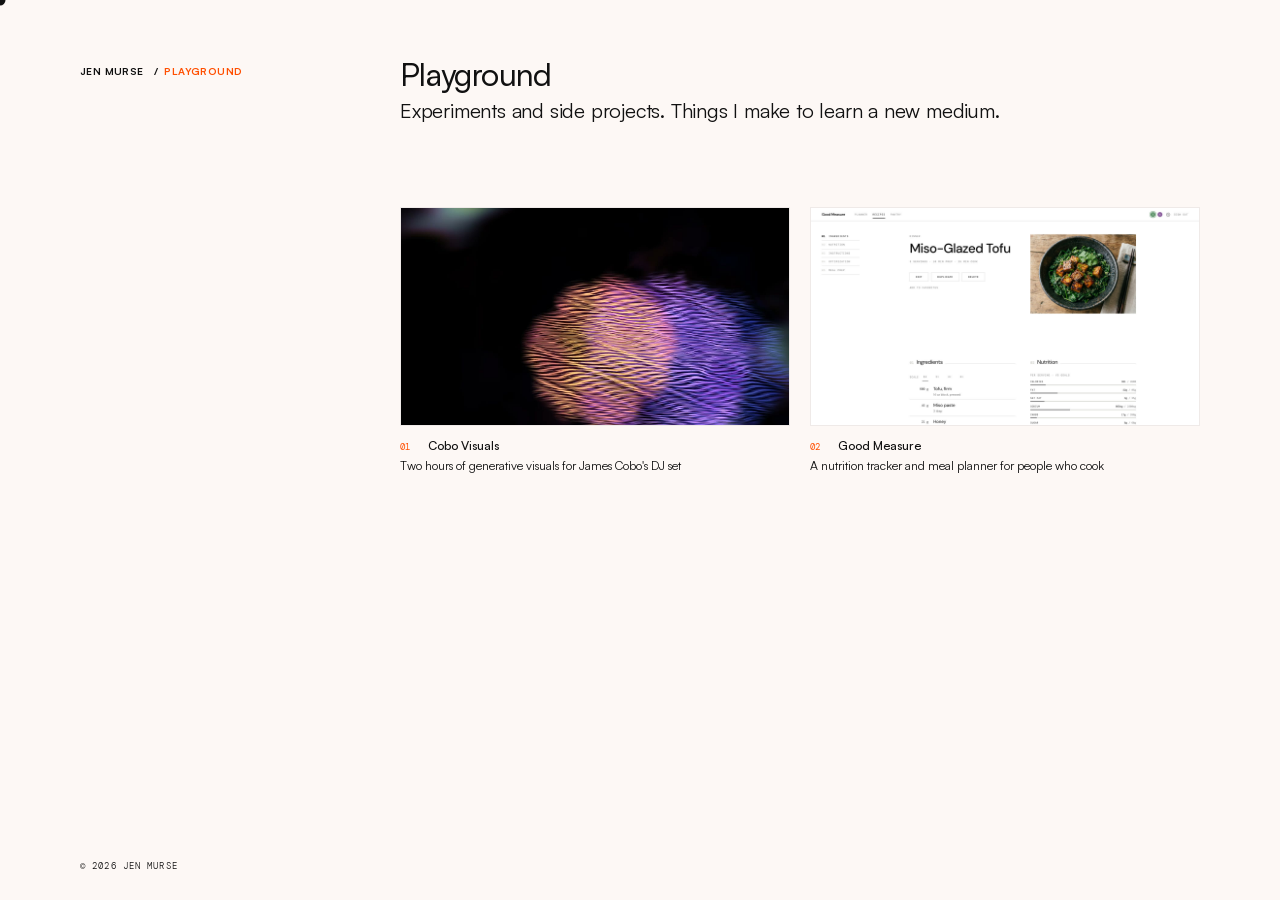
==== playground/index.html @ 16134935 "Playground tiles drop the year Co-Authored-By: Claude Opus 5.5 <noreply@anthropic.com>" ====
<!DOCTYPE html>
<html lang="en">
<head>
  <meta charset="UTF-8">
  <meta name="viewport" content="width=device-width, initial-scale=1.0">
  <title>Playground — Jen Murse</title>
  <meta name="description" content="Experiments and side projects by Jen Murse. Things I make to learn a new medium.">
  <meta property="og:title" content="Playground — Jen Murse">
  <meta property="og:description" content="Experiments and side projects by Jen Murse. Things I make to learn a new medium.">
  <meta property="og:type" content="website">
  <meta property="og:image" content="https://jenmurse.com/playground/cobo-visuals/12.jpg">
  <link rel="icon" type="image/svg+xml" href="/favicon.svg">
  <link rel="preconnect" href="https://fonts.googleapis.com">
  <link rel="preconnect" href="https://fonts.gstatic.com" crossorigin>
  <link href="https://fonts.googleapis.com/css2?family=DM+Sans:opsz,wght@9..40,300;9..40,400;9..40,500;9..40,700&family=DM+Mono:wght@400&display=swap" rel="stylesheet">
  <link href="https://api.fontshare.com/v2/css?f[]=satoshi@300,400,500,700&display=swap" rel="stylesheet">
  <link rel="stylesheet" href="/styles.css">
  <link rel="stylesheet" href="/playground.css">
  <style>
    /* the projects start where the title does: past the label column and its gap */
    .projects { margin: 0 0 0 calc(var(--col-left) + var(--col-gap)); }
    .projects a { display: block; }
    .projects a:hover .t, .projects a:hover .n { opacity: 0.6; }
    @media (max-width: 680px) { .projects { margin-left: 0; } }
  </style>
</head>
<body>

  <div id="cursor" aria-hidden="true"></div>

  <div class="page">

    <header class="hero-grid">
      <div class="hero-left">
        <a href="/" class="wordmark" aria-label="Jen Murse — home">Jen Murse</a>
        <span class="crumb" aria-current="page">Playground</span>
      </div>
      <div class="hero-right">
        <div class="hero-title">
          <h1 class="hero-primary">Playground</h1>
          <p class="hero-secondary">Experiments and side projects. Things I make to learn a new medium.</p>
        </div>
      </div>
    </header>

    <ol class="media-grid projects" aria-label="Projects">
      <li class="project">
        <a href="/playground/cobo-visuals/">
          <div class="frame">
            <video src="/playground/cobo-visuals/12.mp4" poster="/playground/cobo-visuals/12.jpg" muted loop playsinline preload="none" aria-hidden="true"></video>
          </div>
          <div class="caption"><span class="n">01</span><span class="t">Cobo Visuals</span></div>
          <p class="caption-line">Two hours of generative visuals for James Cobo's DJ set</p>
        </a>
      </li>
      <li class="project">
        <a href="/playground/good-measure/">
          <div class="frame">
            <img src="/playground/good-measure/tile.jpg" alt="" loading="lazy">
          </div>
          <div class="caption"><span class="n">02</span><span class="t">Good Measure</span></div>
          <p class="caption-line">A nutrition tracker and meal planner for people who cook</p>
        </a>
      </li>
    </ol>

    <footer>
      <span>© 2026 Jen Murse</span>
    </footer>

  </div>

  <script src="/main.js"></script>
  <script>
    // a project's preview plays while the pointer is over it (never with reduced motion)
    const still = window.matchMedia('(prefers-reduced-motion: reduce)').matches;
    document.querySelectorAll('.projects a').forEach(a => {
      const v = a.querySelector('video');
      if (!v || still) return;
      a.addEventListener('mouseenter', () => v.play().catch(() => {}));
      a.addEventListener('mouseleave', () => v.pause());
      a.addEventListener('focus', () => v.play().catch(() => {}));
      a.addEventListener('blur', () => v.pause());
    });
  </script>
</body>
</html>
---- styles.css ----
/* ── LOCAL FONT FALLBACKS ────────────────────────────── */
@font-face {
  font-family: 'Satoshi';
  src: url('/fonts/Satoshi/WEB/fonts/Satoshi-Variable.woff2') format('woff2'),
       url('/fonts/Satoshi/WEB/fonts/Satoshi-Variable.woff') format('woff');
  font-weight: 300 900;
  font-style: normal;
  font-display: swap;
}

@font-face {
  font-family: 'DM Sans';
  src: url('/fonts/DM_Sans/DMSans-VariableFont_opsz,wght.ttf') format('truetype');
  font-weight: 100 1000;
  font-style: normal;
  font-display: swap;
}

@font-face {
  font-family: 'DM Mono';
  src: url('/fonts/DM_Mono/DMMono-Regular.ttf') format('truetype');
  font-weight: 400;
  font-style: normal;
  font-display: swap;
}

/* ── THEME ───────────────────────────────────────────── */
:root {
  --bg:     #fdf8f5;
  --text:   #111111;
  --accent: #ff4f00;
  --sub:    rgba(17,17,17,0.4);
  --border: rgba(17,17,17,0.12);
  --hairline: rgba(17,17,17,0.06);   /* fainter than --border: the edge around media frames */
  --media-bg: #000;

  /* spacing: one scale for every page, each step about 1.4× the last. Use these, never a loose px value */
  --space-4:   4px;
  --space-8:   8px;
  --space-12:  12px;
  --space-16:  16px;
  --space-20:  20px;
  --space-28:  28px;
  --space-40:  40px;
  --space-56:  56px;
  --space-80:  80px;
  --space-120: 120px;

  /* the two-column grid every page hangs on: a label column, a gap, then the content */
  --col-left: 240px;
  --col-gap:  var(--space-80);
  --measure:  62ch;
}

/* ── RESET ──────────────────────────────────────────── */
*, *::before, *::after { box-sizing: border-box; margin: 0; padding: 0; }

html {
  --font-sans: 'Satoshi', sans-serif;
  --font-mono: 'DM Mono', monospace;
  --w-scale:    0.75;
  --w-tracking: 0.04em;
  --w-weight:   700;
  --w-lh:       1.2;
  --h-scale:    0.95;
  --h-tracking: -0.02em;
  --h-weight:   450;
  --h-lh:       1.15;
  --s-scale:    1.2;
  --s-tracking: -0.01em;
  --s-weight:   400;
  --s-lh:       1.5;
  --list-scale:   0.9;
  --list-weight:  500;
  --label-scale:  1;
  --label-weight: 500;
  --copy-weight:  300;

  /* type sizes: every piece of text uses one of these */
  --fs-label: calc(0.58rem * var(--label-scale));   /* mono labels, numbers, footer */
  --fs-mono:  calc(0.7rem * var(--label-scale));    /* mono controls and arrows */
  --fs-list:  calc(0.85rem * var(--list-scale));    /* list items, captions, small copy */
  --fs-secondary: calc(1.05rem * var(--s-scale));
  --fs-primary:   calc(clamp(1.5rem, 2.6vw, 3rem) * var(--h-scale));
  --mono-tracking: 0.12em;
}

body {
  background: var(--bg);
  color: var(--text);
  font-family: var(--font-sans);
  -webkit-font-smoothing: antialiased;
  cursor: none;
  min-height: 100vh;
  overflow-x: hidden;
}

a { color: inherit; text-decoration: none; }

/* text for screen readers only */
.visually-hidden { position: absolute; width: 1px; height: 1px; overflow: hidden; clip-path: inset(50%); white-space: nowrap; }

/* one focus ring everywhere, shown for the keyboard only */
:focus-visible { outline: 1px solid var(--text); outline-offset: var(--space-4); }

/* ── CURSOR ─────────────────────────────────────────── */
#cursor {
  position: fixed;
  width: 11px; height: 11px;
  border-radius: 50%;
  background: var(--text);
  pointer-events: none;
  z-index: 9999;
  transform: translate(-50%, -50%);
  transition: background 0.18s, width 0.22s, height 0.22s;
}
#cursor.on-link {
  width: 32px; height: 32px;
  background: var(--accent);
  mix-blend-mode: multiply;
}

/* ── PAGE ───────────────────────────────────────────── */
.page {
  max-width: 1200px;
  margin: 0 auto;
  padding: var(--space-56) var(--space-40) var(--space-28);
}

/* ── HERO GRID ──────────────────────────────────────── */
.hero-grid {
  display: grid;
  grid-template-columns: var(--col-left) 1fr;
  gap: 0 var(--col-gap);
  align-items: start;
  margin-bottom: var(--space-80);
}

.hero-left { padding-top: 0.1em; }

.wordmark, .crumb {
  font-size: calc(0.85rem * var(--w-scale));
  font-weight: var(--w-weight);
  letter-spacing: var(--w-tracking);
  line-height: var(--w-lh);
  text-transform: uppercase;
}

.hero-right {
  display: flex;
  flex-direction: column;
  gap: var(--space-28);
}

/* a title with its one-line subtitle, held closer together than the paragraphs around them */
.hero-title { display: flex; flex-direction: column; gap: var(--space-4); }

.hero-primary {
  font-size: var(--fs-primary);
  font-weight: var(--h-weight);
  line-height: var(--h-lh);
  letter-spacing: var(--h-tracking);
}

/* no one-word last lines in headings and prose (text-wrap: Chrome 117+, Safari 26+; elsewhere it just wraps) */
.hero-primary, .hero-secondary, .prose p { text-wrap: pretty; }

.hero-secondary, .prose p {
  font-size: var(--fs-secondary);
  font-weight: var(--s-weight);
  line-height: var(--s-lh);
  letter-spacing: var(--s-tracking);
}

/* ── VIDEO (full-bleed) ─────────────────────────────── */
.vid-block { margin-top: var(--space-56); }

.vid-wrap {
  position: relative;
  cursor: pointer;
  width: 100vw;
  left: 50%;
  transform: translateX(-50%);
}

.vid-wrap video {
  width: 100%;
  aspect-ratio: 16 / 9;
  display: block;
  object-fit: cover;
}

.vid-icon {
  position: absolute;
  top: 50%; left: 50%;
  transform: translate(-50%, -50%);
  font-family: var(--font-mono);
  font-size: var(--fs-mono);
  letter-spacing: var(--mono-tracking);
  text-transform: uppercase;
  color: #fff;
  background: rgba(0,0,0,0.35);
  padding: var(--space-8) var(--space-12);
  pointer-events: none;
  opacity: 0;
  transition: opacity 0.25s;
  z-index: 2;
}
.vid-icon.flash { opacity: 1; }

.vid-controls {
  position: absolute;
  bottom: var(--space-20);
  right: var(--space-20);
  display: flex;
  align-items: center;
  gap: var(--space-8);
  opacity: 0;
  transition: opacity 0.25s;
  z-index: 3;
}
.vid-wrap:hover .vid-controls { opacity: 1; }

.vid-btn {
  font-family: var(--font-mono);
  font-size: var(--fs-mono);
  letter-spacing: var(--mono-tracking);
  text-transform: uppercase;
  color: #fff;
  background: rgba(0,0,0,0.4);
  border: none;
  padding: var(--space-4) var(--space-8);
  cursor: pointer;
  transition: background 0.15s;
  line-height: 1;
}
.vid-btn:hover { background: rgba(0,0,0,0.65); }

/* ── LISTS ──────────────────────────────────────────── */
.list-grid {
  display: grid;
  grid-template-columns: 1fr 1fr;
  gap: 0 var(--space-120);
  align-items: start;
}

.list-label {
  font-family: var(--font-mono);
  font-size: var(--fs-label);
  font-weight: var(--label-weight);
  letter-spacing: var(--mono-tracking);
  text-transform: uppercase;
  color: var(--accent);
  margin-bottom: var(--space-8);
}

hr.div {
  border: none;
  border-top: 1px solid var(--border);
  margin-bottom: 1px;
}

.li {
  display: flex;
  align-items: baseline;
  gap: var(--space-12);
  padding: var(--space-8) 0;
  border-bottom: 1px solid var(--border);
}

.n {
  font-family: var(--font-mono);
  font-size: var(--fs-label);
  color: var(--accent);
  min-width: var(--space-16);
  flex-shrink: 0;
  transition: opacity 0.12s;
}

.t {
  font-size: var(--fs-list);
  font-weight: var(--list-weight);
  flex: 1;
  transition: opacity 0.12s;
}

.s {
  font-family: var(--font-mono);
  font-size: var(--fs-mono);
  color: var(--accent);
  flex-shrink: 0;
}

a.li:hover .t,
a.li:hover .n,
a.li:hover .s { opacity: 0.6; }

/* ── FOOTER ─────────────────────────────────────────── */
footer {
  margin-top: var(--space-28);
  display: flex;
}

footer span {
  font-family: var(--font-mono);
  font-size: var(--fs-label);
  font-weight: var(--copy-weight);
  letter-spacing: var(--mono-tracking);
  text-transform: uppercase;
  color: var(--text);
}

/* ── MOBILE ─────────────────────────────────────────── */
@media (pointer: coarse) {
  #cursor { display: none; }
  body { cursor: auto; }
}

@media (max-width: 680px) {
  html { --fs-secondary: calc(1.05rem * var(--s-scale) * 0.77); }
  .page { padding: var(--space-28) var(--space-28) var(--space-40); }
  .hero-grid {
    grid-template-columns: 1fr;
    gap: var(--space-40) 0;
    margin-bottom: var(--space-40);
  }
  .hero-secondary, .prose p { line-height: 1.35; }
  .list-grid { grid-template-columns: 1fr; gap: var(--space-40) 0; }
  .below-hero { display: flex; flex-direction: column; }
  .vid-block { order: -1; margin-top: 0; }
  .list-grid { margin-top: var(--space-40); }
  footer { margin-top: var(--space-40); }
}
---- playground.css ----
/* ── PLAYGROUND ────────────────────────────────────────
   Playground pages load this after styles.css. Every size and space here comes from the tokens in styles.css,
   so these pages and the homepage share one system; nothing is set by hand. */

/* no grey text in the Playground: secondary text runs in the main text colour */
:root { --sub: var(--text); }

/* the shape of every frame; a page whose media is shot at another ratio sets it once (16 / 10 for app screens) */
:root { --frame-ratio: 16 / 9; }

/* where you are: JEN MURSE / PLAYGROUND on one line, set in the wordmark's type (styles.css).
   The left column stays a plain block like the homepage's, so the wordmark sits on exactly the same line */
.crumb { margin-left: 0.6em; color: var(--accent); }
.crumb::before { content: "/"; color: var(--sub); margin-right: 0.6em; }
a.crumb:hover { opacity: 0.7; }

/* the footer sits at the foot of the window on a short page, and after the content on a long one */
.page { min-height: 100vh; min-height: 100svh; display: flex; flex-direction: column; }
footer { margin-top: auto; padding-top: var(--space-80); }

/* ── SECTIONS ── a label in the left column, prose on the right: the hero's grid, repeated down the page.
   Labels line up with the top of the text beside them: each first line is trimmed to its capital height
   (text-box: Safari 18.2+, Chrome 133+; elsewhere the old line-box alignment, a few pixels apart) */
.section {
  display: grid;
  grid-template-columns: var(--col-left) 1fr;
  gap: 0 var(--col-gap);
  align-items: start;
  margin-top: var(--space-80);
}
.section > :first-child, .section .prose > :first-child { text-box: trim-start cap alphabetic; }
.prose { display: flex; flex-direction: column; gap: var(--space-28); }
.prose p { max-width: var(--measure); }

/* ── FACTS ── For / Role / Length / Medium: the homepage's list label, rule, and list type */
.meta {
  display: grid;
  grid-template-columns: repeat(4, 1fr);
  gap: 0 var(--space-40);
  margin-top: var(--space-56);
}
.meta div { border-top: 1px solid var(--border); padding-top: var(--space-8); }
.meta dd { font-size: var(--fs-list); font-weight: var(--list-weight); }
.meta a:hover { opacity: 0.6; }

/* ── MEDIA GRID ── project tiles and the sequence share one grid, one frame, one caption */
.media-grid {
  list-style: none;
  display: grid;
  grid-template-columns: 1fr 1fr;
  gap: var(--space-40) var(--space-20);
  margin-top: var(--space-28);
}
.media-grid figure { margin: 0; }
.frame, .media-grid video, .media-grid img, .media-wide canvas {
  width: 100%;
  aspect-ratio: var(--frame-ratio);
  display: block;
  object-fit: cover;
  background: var(--media-bg);
  border: 1px solid var(--hairline);   /* so light screens keep their edge on the page */
  background-clip: padding-box;        /* keep the black backing out from under the see-through hairline */
  overflow: hidden;
}
.frame img, .frame video { width: 100%; height: 100%; object-fit: cover; object-position: top; display: block; border: 0; }
.caption { display: flex; align-items: baseline; gap: var(--space-12); margin-top: var(--space-12); }
.caption-line { margin-top: var(--space-4); font-size: var(--fs-list); color: var(--sub); }

/* the same grid, one piece per row at the full width of the page */
.media-grid.stacked { grid-template-columns: 1fr; }

/* a single wide piece after a section: same frame, same gap above it */
.media-wide { margin: var(--space-28) 0 0; }

/* ── LIGHTBOX ── a piece grows out of its place on the page to fill the window, with its caption beneath it;
   Escape, the × or a click outside sends it back */
.zoomable { cursor: zoom-in; }
.lightbox {
  --lb-reserve: calc(var(--space-80) + var(--space-56));   /* room above and below the piece for the × and caption */
  position: fixed; inset: 0; width: 100vw; height: 100vh; max-width: none; max-height: none;
  margin: 0; padding: 0; border: 0; background: transparent; color: var(--text); overflow: hidden;
}
.lightbox::backdrop { background: transparent; }
.lightbox .veil { position: absolute; inset: 0; background: var(--bg); cursor: zoom-out; }
.lightbox .piece {
  position: absolute; inset: 0; margin: auto; height: fit-content;
  width: min(100vw - 2 * var(--space-40), (100vh - var(--lb-reserve)) * var(--frame-ratio));
}
.lightbox .stage > * {
  display: block; width: 100%; aspect-ratio: var(--frame-ratio); object-fit: cover;
  border: 1px solid var(--hairline); background: var(--media-bg); background-clip: padding-box;
  transform-origin: top left; will-change: transform;
}
.lightbox .caption { margin-top: var(--space-12); }
.lightbox .close {
  position: absolute; top: var(--space-20); right: var(--space-20);
  width: var(--space-28); height: var(--space-28); padding: 0; border: 1px solid var(--border); background: transparent; color: var(--text); cursor: pointer;
}
.lightbox .close::before, .lightbox .close::after {
  content: ""; position: absolute; left: var(--space-8); right: var(--space-8); top: calc(50% - 0.5px); border-top: 1px solid currentColor;
}
.lightbox .close::before { transform: rotate(45deg); }
.lightbox .close::after { transform: rotate(-45deg); }
.lightbox .close:hover { border-color: var(--text); }

@media (max-width: 680px) {
  .section { grid-template-columns: 1fr; gap: var(--space-20) 0; margin-top: var(--space-56); }
  .meta { grid-template-columns: 1fr 1fr; gap: var(--space-20); margin-top: var(--space-40); }
  .media-grid { grid-template-columns: 1fr; gap: var(--space-40) 0; }
}
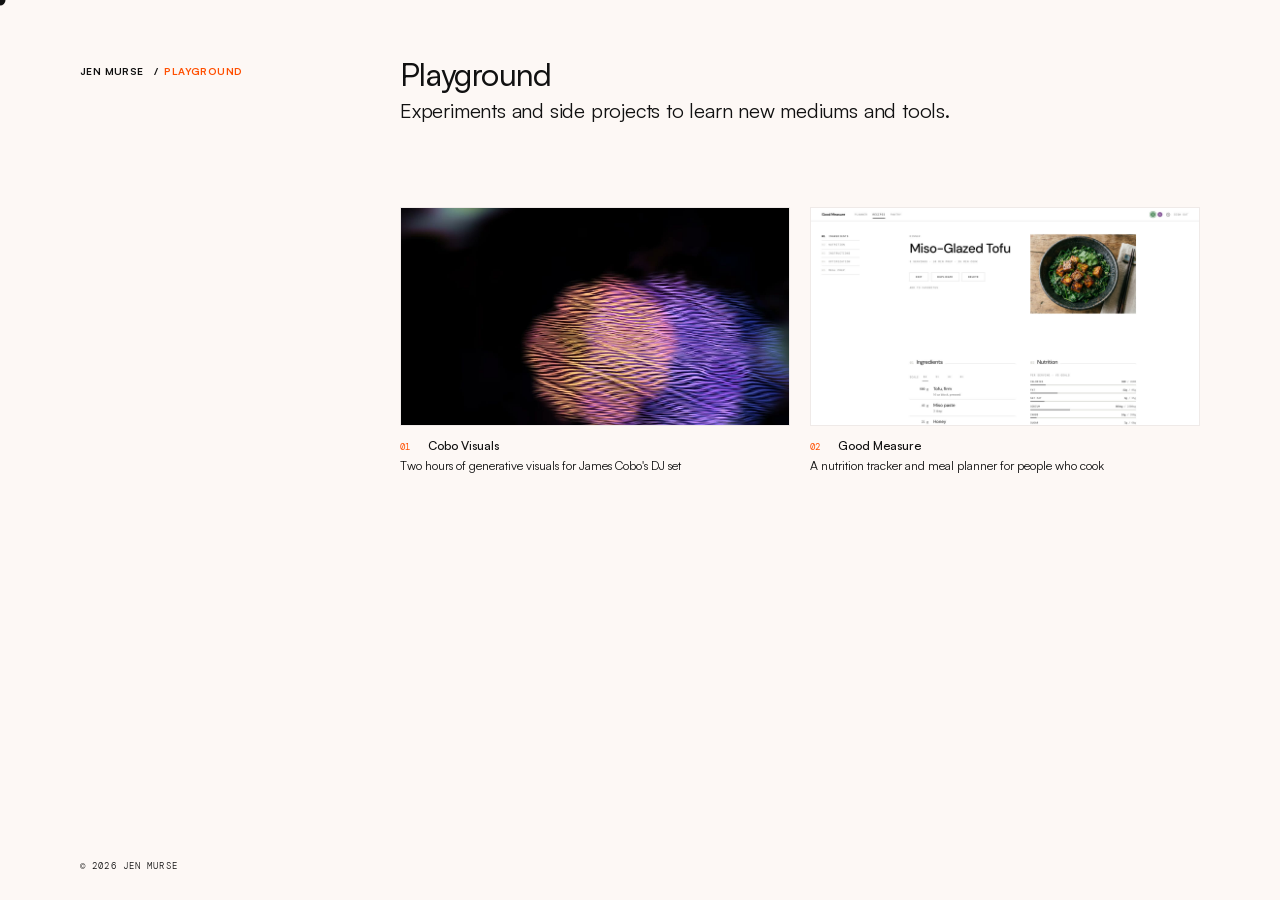
==== commit e8d5f184: "Good Measure's page uses the October captures, and the Playground subtitle names mediums and tools T" ====
--- a/playground/index.html
+++ b/playground/index.html
@@ -4,9 +4,9 @@
   <meta charset="UTF-8">
   <meta name="viewport" content="width=device-width, initial-scale=1.0">
   <title>Playground — Jen Murse</title>
-  <meta name="description" content="Experiments and side projects by Jen Murse. Things I make to learn a new medium.">
+  <meta name="description" content="Experiments and side projects by Jen Murse, to learn new mediums and tools.">
   <meta property="og:title" content="Playground — Jen Murse">
-  <meta property="og:description" content="Experiments and side projects by Jen Murse. Things I make to learn a new medium.">
+  <meta property="og:description" content="Experiments and side projects by Jen Murse, to learn new mediums and tools.">
   <meta property="og:type" content="website">
   <meta property="og:image" content="https://jenmurse.com/playground/cobo-visuals/12.jpg">
   <link rel="icon" type="image/svg+xml" href="/favicon.svg">
@@ -38,7 +38,7 @@
       <div class="hero-right">
         <div class="hero-title">
           <h1 class="hero-primary">Playground</h1>
-          <p class="hero-secondary">Experiments and side projects. Things I make to learn a new medium.</p>
+          <p class="hero-secondary">Experiments and side projects to learn new mediums and tools.</p>
         </div>
       </div>
     </header>
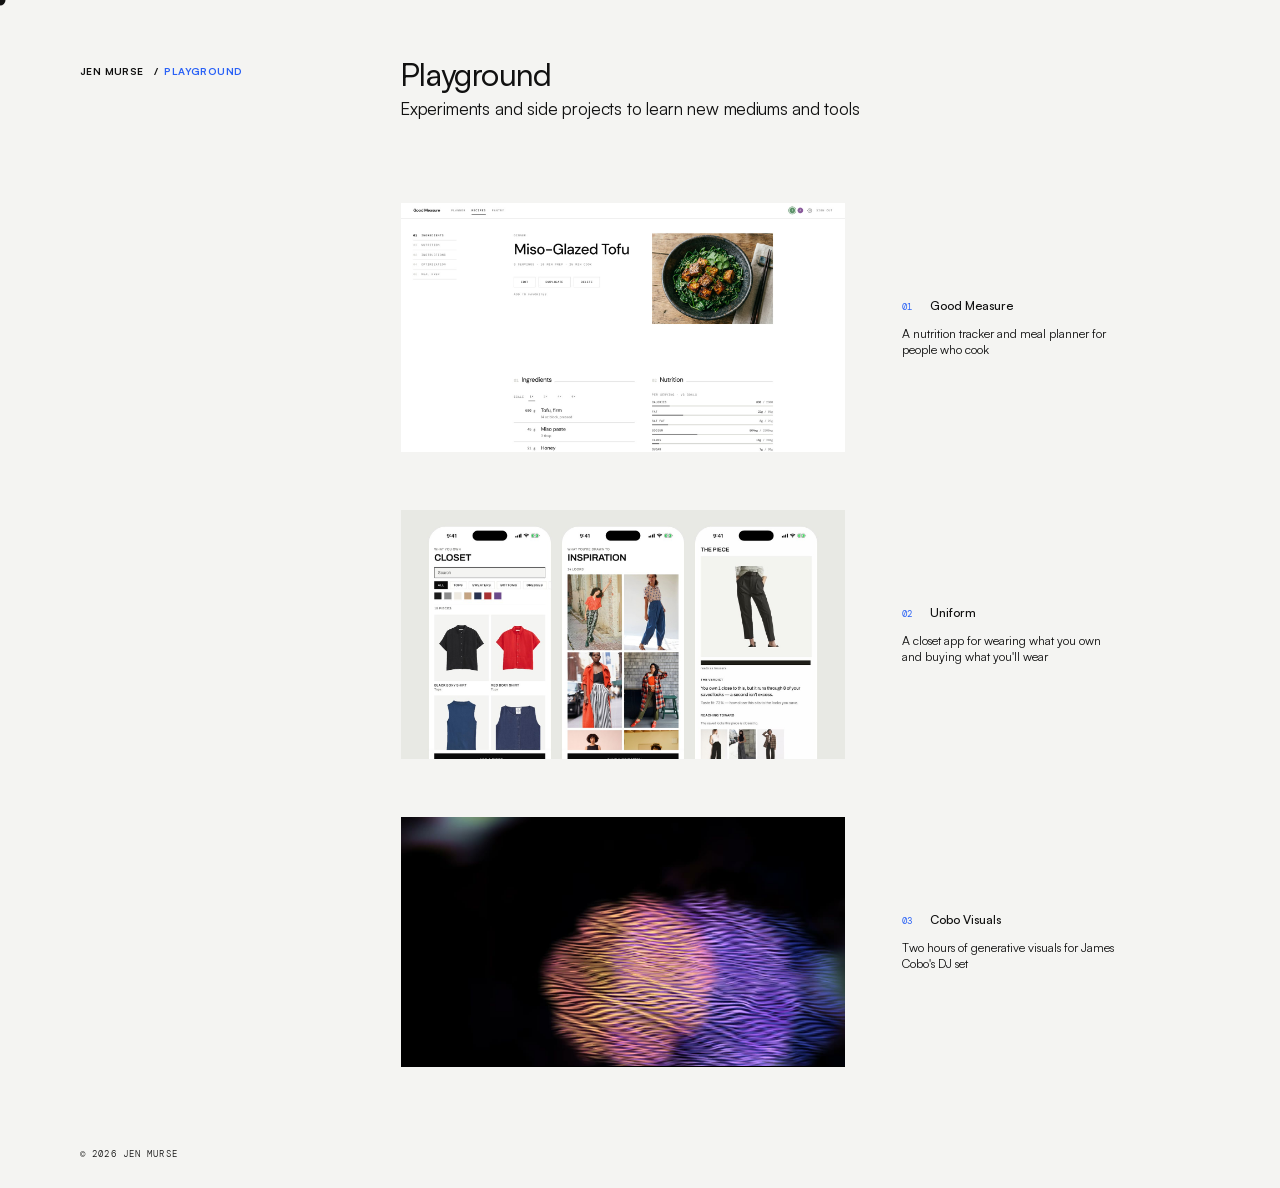
==== commit 8a1a98b3: "Uniform joins the Playground; app pages read one moment per row; stone and the Mer So blue Uniform g" ====
--- a/playground/index.html
+++ b/playground/index.html
@@ -17,11 +17,21 @@
   <link rel="stylesheet" href="/styles.css">
   <link rel="stylesheet" href="/playground.css">
   <style>
-    /* the projects start where the title does: past the label column and its gap */
-    .projects { margin: 0 0 0 calc(var(--col-left) + var(--col-gap)); }
-    .projects a { display: block; }
+    /* the projects start where the title does: past the label column and its gap.
+       One project per row, the thumbnail beside its name and line, like the moments on a project page */
+    .projects { margin: 0 0 0 calc(var(--col-left) + var(--col-gap)); grid-template-columns: 1fr; gap: var(--space-56) 0; }
+    .projects a { display: grid; grid-template-columns: minmax(0, 3fr) minmax(0, 2fr); gap: var(--space-8) var(--space-56); }
+    .projects .frame { grid-row: 1 / span 2; }
+    .projects .caption { align-self: end; margin-top: 0; }
+    .projects .caption-line { align-self: start; max-width: 24ch; }
     .projects a:hover .t, .projects a:hover .n { opacity: 0.6; }
-    @media (max-width: 680px) { .projects { margin-left: 0; } }
+    @media (max-width: 1080px) {
+      .projects a { grid-template-columns: 1fr; gap: 0; }
+      .projects .frame { grid-row: auto; }
+      .projects .caption { margin-top: var(--space-12); }
+      .projects .caption-line { max-width: none; }
+    }
+    @media (max-width: 680px) { .projects { margin-left: 0; gap: var(--space-40) 0; } }
   </style>
 </head>
 <body>
@@ -38,28 +48,37 @@
       <div class="hero-right">
         <div class="hero-title">
           <h1 class="hero-primary">Playground</h1>
-          <p class="hero-secondary">Experiments and side projects to learn new mediums and tools.</p>
+          <p class="hero-secondary">Experiments and side projects to learn new mediums and tools</p>
         </div>
       </div>
     </header>
 
     <ol class="media-grid projects" aria-label="Projects">
       <li class="project">
+        <a href="/playground/good-measure/">
+          <div class="frame">
+            <img src="/playground/good-measure/tile.jpg" alt="" loading="lazy">
+          </div>
+          <div class="caption"><span class="n">01</span><span class="t">Good Measure</span></div>
+          <p class="caption-line">A nutrition tracker and meal planner for people who cook</p>
+        </a>
+      </li>
+      <li class="project">
+        <a href="/playground/uniform/">
+          <div class="frame">
+            <img src="/playground/uniform/tile.jpg" alt="" loading="lazy">
+          </div>
+          <div class="caption"><span class="n">02</span><span class="t">Uniform</span></div>
+          <p class="caption-line">A closet app for wearing what you own and buying what you'll wear</p>
+        </a>
+      </li>
+      <li class="project">
         <a href="/playground/cobo-visuals/">
           <div class="frame">
             <video src="/playground/cobo-visuals/12.mp4" poster="/playground/cobo-visuals/12.jpg" muted loop playsinline preload="none" aria-hidden="true"></video>
           </div>
-          <div class="caption"><span class="n">01</span><span class="t">Cobo Visuals</span></div>
+          <div class="caption"><span class="n">03</span><span class="t">Cobo Visuals</span></div>
           <p class="caption-line">Two hours of generative visuals for James Cobo's DJ set</p>
-        </a>
-      </li>
-      <li class="project">
-        <a href="/playground/good-measure/">
-          <div class="frame">
-            <img src="/playground/good-measure/tile.jpg" alt="" loading="lazy">
-          </div>
-          <div class="caption"><span class="n">02</span><span class="t">Good Measure</span></div>
-          <p class="caption-line">A nutrition tracker and meal planner for people who cook</p>
         </a>
       </li>
     </ol>
--- a/styles.css
+++ b/styles.css
@@ -26,12 +26,12 @@
 
 /* ── THEME ───────────────────────────────────────────── */
 :root {
-  --bg:     #fdf8f5;
+  --bg:     #f4f4f2;   /* stone: the same neutral as mersostudio.com */
   --text:   #111111;
-  --accent: #ff4f00;
+  --accent: #2961F6;   /* the Mer So blue: one accent across both sites */
   --sub:    rgba(17,17,17,0.4);
   --border: rgba(17,17,17,0.12);
-  --hairline: rgba(17,17,17,0.06);   /* fainter than --border: the edge around media frames */
+  --hairline: transparent;   /* media frames carry no outline: the screens hold their own edge on stone */
   --media-bg: #000;
 
   /* spacing: one scale for every page, each step about 1.4× the last. Use these, never a loose px value */
@@ -94,6 +94,8 @@
   min-height: 100vh;
   overflow-x: hidden;
 }
+/* links and buttons keep the site's dot too: browsers give them the system hand by default */
+a, button { cursor: inherit; }
 
 a { color: inherit; text-decoration: none; }
 
@@ -177,7 +179,7 @@
 
 .vid-wrap {
   position: relative;
-  cursor: pointer;
+  cursor: inherit;  /* the site's dot, not the system hand (auto again where the dot is off) */
   width: 100vw;
   left: 50%;
   transform: translateX(-50%);
@@ -230,7 +232,7 @@
   background: rgba(0,0,0,0.4);
   border: none;
   padding: var(--space-4) var(--space-8);
-  cursor: pointer;
+  cursor: inherit;  /* the site's dot, not the system hand (auto again where the dot is off) */
   transition: background 0.15s;
   line-height: 1;
 }
--- a/playground.css
+++ b/playground.css
@@ -4,6 +4,10 @@
 
 /* no grey text in the Playground: secondary text runs in the main text colour */
 :root { --sub: var(--text); }
+
+/* body copy on a project page runs a step below the homepage subhead: long prose at subhead size reads heavy */
+:root { --fs-prose: calc(0.9rem * var(--s-scale)); }
+.prose p, .hero-secondary { font-size: var(--fs-prose); }   /* the subhead under a page title runs at the same size as the copy */
 
 /* the shape of every frame; a page whose media is shot at another ratio sets it once (16 / 10 for app screens) */
 :root { --frame-ratio: 16 / 9; }
@@ -31,6 +35,8 @@
 .section > :first-child, .section .prose > :first-child { text-box: trim-start cap alphabetic; }
 .prose { display: flex; flex-direction: column; gap: var(--space-28); }
 .prose p { max-width: var(--measure); }
+.prose a { text-decoration: underline; text-decoration-thickness: 1px; text-underline-offset: 0.2em; }
+.prose a:hover, .prose a:focus-visible { color: var(--accent); }
 
 /* ── FACTS ── For / Role / Length / Medium: the homepage's list label, rule, and list type */
 .meta {
@@ -48,18 +54,18 @@
   list-style: none;
   display: grid;
   grid-template-columns: 1fr 1fr;
-  gap: var(--space-40) var(--space-20);
+  gap: var(--space-56) var(--space-40);
   margin-top: var(--space-28);
 }
 .media-grid figure { margin: 0; }
-.frame, .media-grid video, .media-grid img, .media-wide canvas {
+.frame, .media-grid video, .media-grid img, .media-wide canvas, .media-wide video {
   width: 100%;
   aspect-ratio: var(--frame-ratio);
   display: block;
   object-fit: cover;
   background: var(--media-bg);
-  border: 1px solid var(--hairline);   /* so light screens keep their edge on the page */
-  background-clip: padding-box;        /* keep the black backing out from under the see-through hairline */
+  border: 1px solid var(--hairline);   /* transparent on stone; kept so a frame can take an edge again from one token */
+  background-clip: padding-box;        /* keep the black backing out from under the border */
   overflow: hidden;
 }
 .frame img, .frame video { width: 100%; height: 100%; object-fit: cover; object-position: top; display: block; border: 0; }
@@ -72,16 +78,41 @@
 /* a single wide piece after a section: same frame, same gap above it */
 .media-wide { margin: var(--space-28) 0 0; }
 
+/* ── MOMENTS ── app pages: one moment per row, the screen beside its text, in the prose column.
+   A phone screen sits at a fixed width; a wide screen (.wide) takes the larger share of the row */
+.moments {
+  list-style: none;
+  display: flex; flex-direction: column; gap: var(--space-80);
+  margin: var(--space-56) 0 0 calc(var(--col-left) + var(--col-gap));
+}
+.moment { display: grid; grid-template-columns: var(--moment-media, 300px) minmax(0, 1fr); gap: 0 var(--space-56); align-items: center; }
+.moments.wide .moment { --moment-media: minmax(0, 3fr); grid-template-columns: var(--moment-media) minmax(0, 2fr); }
+.moment figure { margin: 0; }
+.moment img, .moment video {
+  width: 100%; aspect-ratio: var(--frame-ratio); display: block; object-fit: cover;
+  background: var(--media-bg); border: 1px solid var(--hairline); background-clip: padding-box;
+  border-radius: var(--frame-radius, 0);   /* a phone page sets this to the screen's own corner */
+}
+.moment-text { display: flex; flex-direction: column; gap: var(--space-8); max-width: 24ch; }
+.moment-text h3 { display: flex; align-items: baseline; gap: var(--space-12); font-size: var(--fs-list); font-weight: var(--list-weight); }
+/* the note beside a screen sits a step below the prose: it's a caption, not a paragraph */
+.moment-text p { font-size: var(--fs-list); font-weight: var(--s-weight); line-height: var(--s-lh); text-wrap: pretty; }
+@media (max-width: 1080px) {
+  .moment, .moments.wide .moment { grid-template-columns: 1fr; gap: var(--space-20) 0; }
+  .moments:not(.wide) .moment figure { width: min(100%, 300px); }
+  .moment-text { max-width: var(--measure); }
+}
+
 /* ── LIGHTBOX ── a piece grows out of its place on the page to fill the window, with its caption beneath it;
    Escape, the × or a click outside sends it back */
-.zoomable { cursor: zoom-in; }
+/* no system zoom cursor: the site's own dot grows over a piece, as it does over a link */
 .lightbox {
   --lb-reserve: calc(var(--space-80) + var(--space-56));   /* room above and below the piece for the × and caption */
   position: fixed; inset: 0; width: 100vw; height: 100vh; max-width: none; max-height: none;
   margin: 0; padding: 0; border: 0; background: transparent; color: var(--text); overflow: hidden;
 }
 .lightbox::backdrop { background: transparent; }
-.lightbox .veil { position: absolute; inset: 0; background: var(--bg); cursor: zoom-out; }
+.lightbox .veil { position: absolute; inset: 0; background: var(--bg); }
 .lightbox .piece {
   position: absolute; inset: 0; margin: auto; height: fit-content;
   width: min(100vw - 2 * var(--space-40), (100vh - var(--lb-reserve)) * var(--frame-ratio));
@@ -89,12 +120,13 @@
 .lightbox .stage > * {
   display: block; width: 100%; aspect-ratio: var(--frame-ratio); object-fit: cover;
   border: 1px solid var(--hairline); background: var(--media-bg); background-clip: padding-box;
+  border-radius: var(--frame-radius, 0);
   transform-origin: top left; will-change: transform;
 }
 .lightbox .caption { margin-top: var(--space-12); }
 .lightbox .close {
   position: absolute; top: var(--space-20); right: var(--space-20);
-  width: var(--space-28); height: var(--space-28); padding: 0; border: 1px solid var(--border); background: transparent; color: var(--text); cursor: pointer;
+  width: var(--space-28); height: var(--space-28); padding: 0; border: 1px solid var(--border); background: transparent; color: var(--text); cursor: inherit;
 }
 .lightbox .close::before, .lightbox .close::after {
   content: ""; position: absolute; left: var(--space-8); right: var(--space-8); top: calc(50% - 0.5px); border-top: 1px solid currentColor;
@@ -106,5 +138,9 @@
 @media (max-width: 680px) {
   .section { grid-template-columns: 1fr; gap: var(--space-20) 0; margin-top: var(--space-56); }
   .meta { grid-template-columns: 1fr 1fr; gap: var(--space-20); margin-top: var(--space-40); }
+  :root { --fs-prose: calc(0.9rem * var(--s-scale) * 0.85); }
   .media-grid { grid-template-columns: 1fr; gap: var(--space-40) 0; }
+  .moments { margin-left: 0; gap: var(--space-56); margin-top: var(--space-40); }
+  .moment { grid-template-columns: 1fr; gap: var(--space-20) 0; }
+  .moment figure { max-width: var(--moment-phone-max, 100%); }
 }
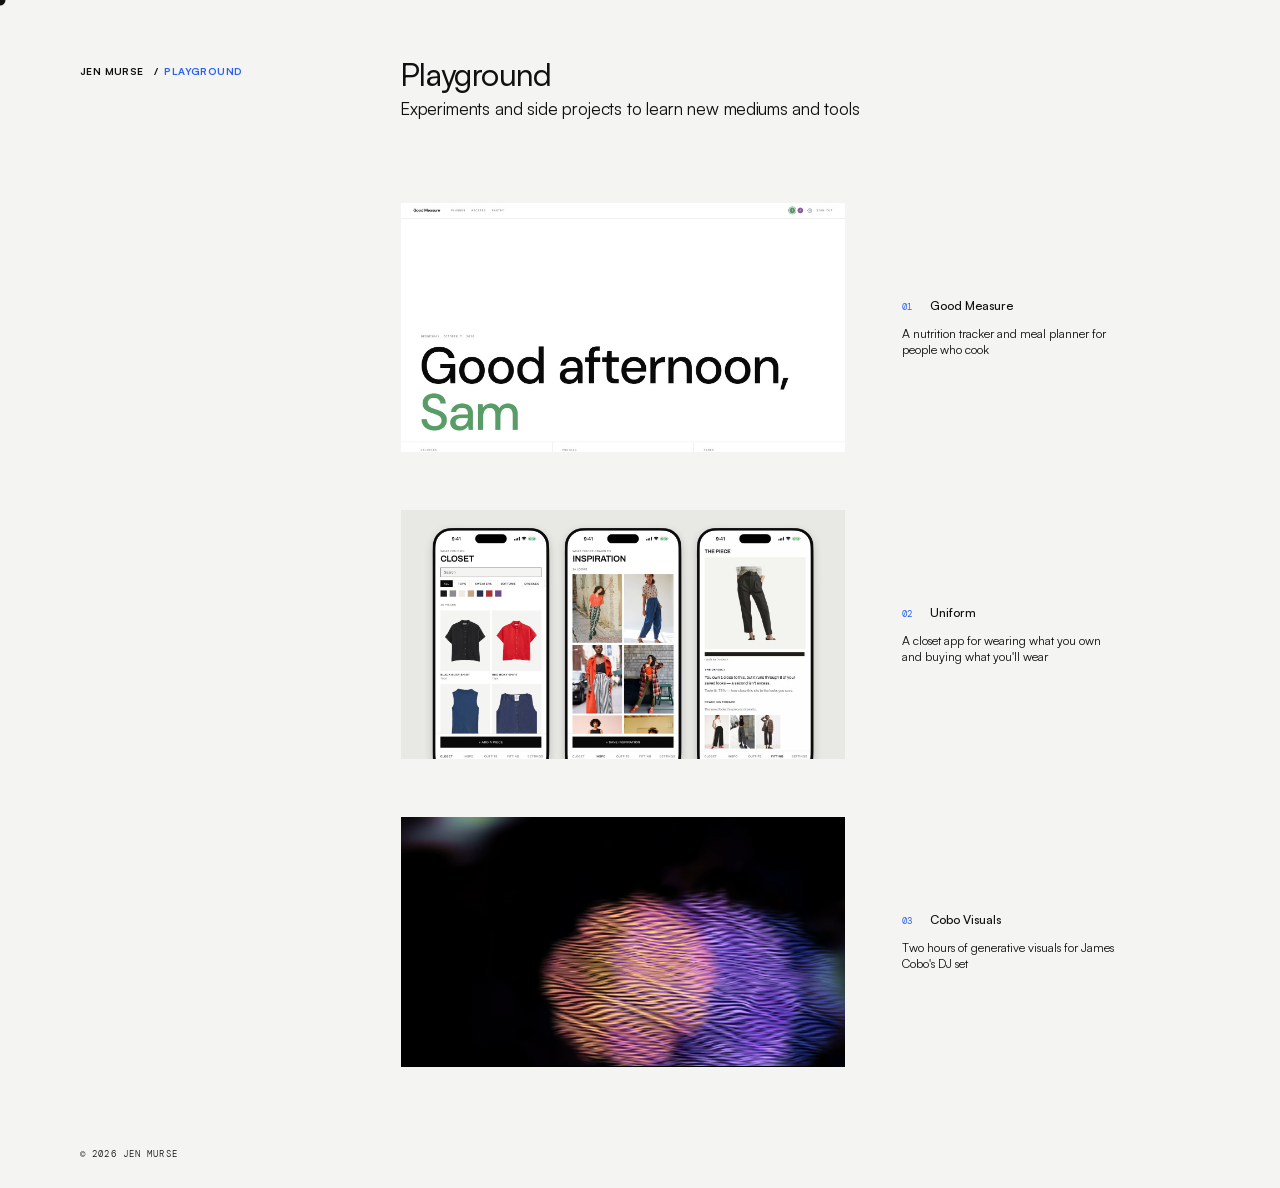
==== commit bbc6aedf: "Uniform's screens sit in the iPhone frame; the Playground thumbnails move Uniform's six screens and " ====
--- a/playground/index.html
+++ b/playground/index.html
@@ -57,7 +57,7 @@
       <li class="project">
         <a href="/playground/good-measure/">
           <div class="frame">
-            <img src="/playground/good-measure/tile.jpg" alt="" loading="lazy">
+            <video src="/playground/good-measure/tile.mp4" poster="/playground/good-measure/tile.jpg" muted loop playsinline preload="none" aria-hidden="true"></video>
           </div>
           <div class="caption"><span class="n">01</span><span class="t">Good Measure</span></div>
           <p class="caption-line">A nutrition tracker and meal planner for people who cook</p>
@@ -91,16 +91,15 @@
 
   <script src="/main.js"></script>
   <script>
-    // a project's preview plays while the pointer is over it (never with reduced motion)
+    // a project's preview plays by itself while it is on screen (never with reduced motion: then it rests on its poster)
     const still = window.matchMedia('(prefers-reduced-motion: reduce)').matches;
-    document.querySelectorAll('.projects a').forEach(a => {
-      const v = a.querySelector('video');
-      if (!v || still) return;
-      a.addEventListener('mouseenter', () => v.play().catch(() => {}));
-      a.addEventListener('mouseleave', () => v.pause());
-      a.addEventListener('focus', () => v.play().catch(() => {}));
-      a.addEventListener('blur', () => v.pause());
-    });
+    const previews = document.querySelectorAll('.projects video');
+    if (!still) {
+      const io = new IntersectionObserver(es => es.forEach(e => {
+        e.isIntersecting ? e.target.play().catch(() => {}) : e.target.pause();
+      }), { threshold: 0.3 });
+      previews.forEach(v => io.observe(v));
+    }
   </script>
 </body>
 </html>
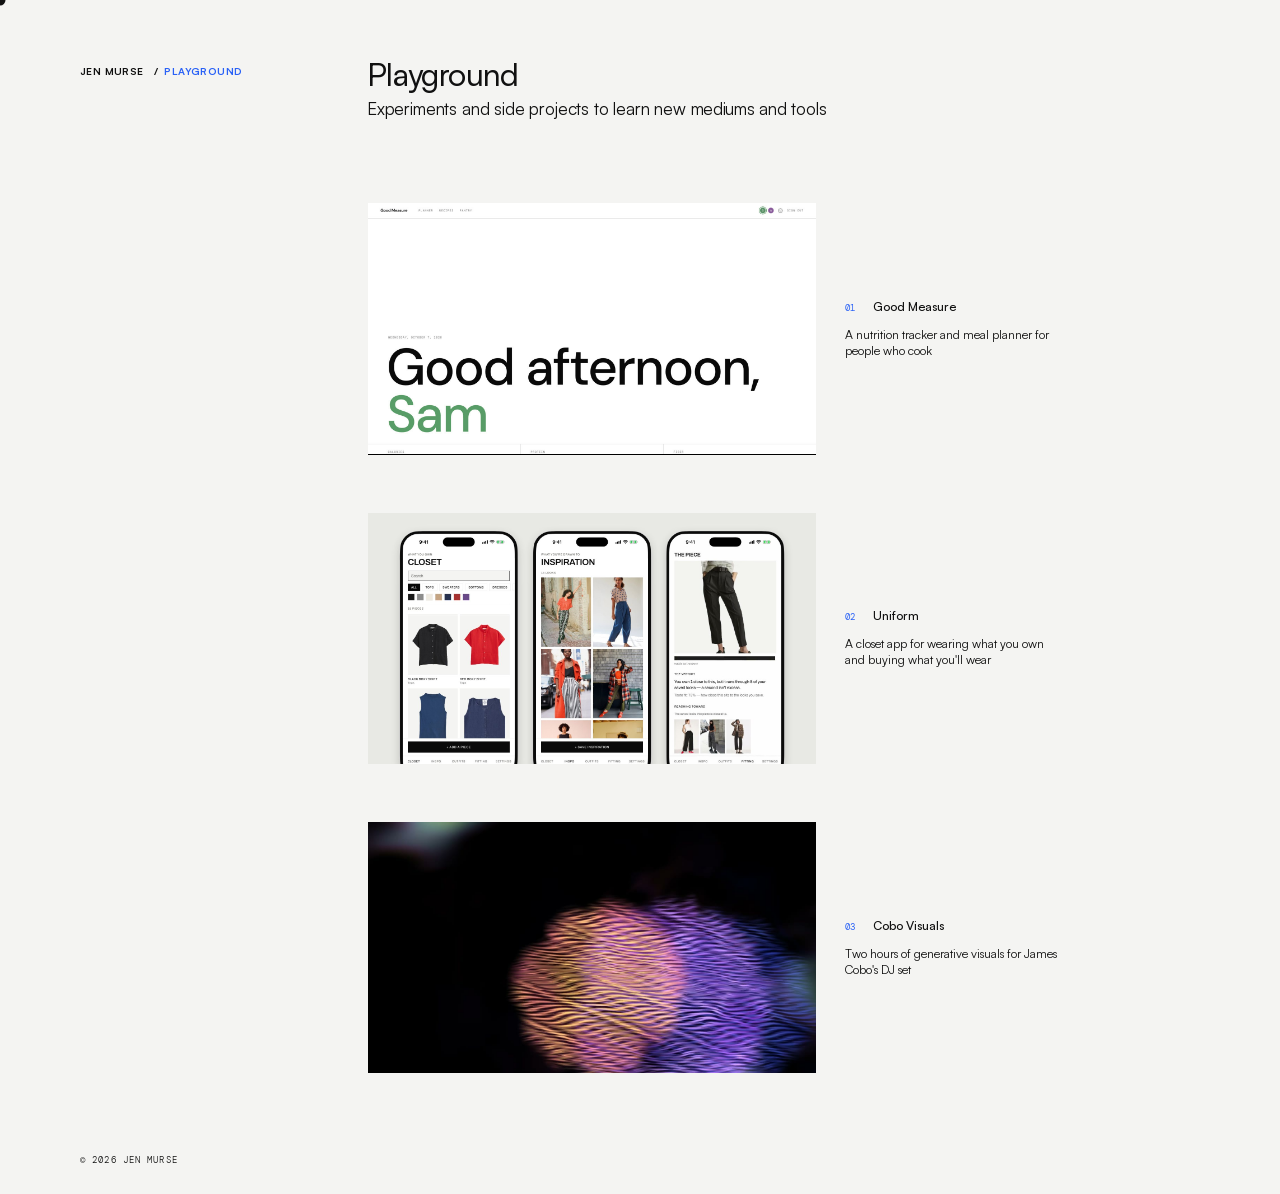
==== commit 0a73f558: "Twelve-column grid across the site Every page hangs on one 12-column grid: labels in columns 1–3, co" ====
--- a/playground/index.html
+++ b/playground/index.html
@@ -17,21 +17,22 @@
   <link rel="stylesheet" href="/styles.css">
   <link rel="stylesheet" href="/playground.css">
   <style>
-    /* the projects start where the title does: past the label column and its gap.
-       One project per row, the thumbnail beside its name and line, like the moments on a project page */
-    .projects { margin: 0 0 0 calc(var(--col-left) + var(--col-gap)); grid-template-columns: 1fr; gap: var(--space-56) 0; }
-    .projects a { display: grid; grid-template-columns: minmax(0, 3fr) minmax(0, 2fr); gap: var(--space-8) var(--space-56); }
-    .projects .frame { grid-row: 1 / span 2; }
+    /* the projects take the title's nine columns, one per row: the thumbnail on the first five, its name and line on the last four */
+    .projects { grid-template-columns: var(--grid); gap: var(--space-56) var(--gutter); margin-top: 0; }
+    .projects > li { grid-column: 4 / -1; }
+    .projects a { display: grid; grid-template-columns: repeat(9, minmax(0, 1fr)); gap: var(--space-8) var(--gutter); }
+    .projects .frame { grid-column: 1 / 6; grid-row: 1 / span 2; }
+    .projects .caption, .projects .caption-line { grid-column: 6 / -1; }
     .projects .caption { align-self: end; margin-top: 0; }
     .projects .caption-line { align-self: start; max-width: 24ch; }
     .projects a:hover .t, .projects a:hover .n { opacity: 0.6; }
     @media (max-width: 1080px) {
       .projects a { grid-template-columns: 1fr; gap: 0; }
-      .projects .frame { grid-row: auto; }
+      .projects .frame, .projects .caption, .projects .caption-line { grid-column: 1 / -1; grid-row: auto; }
       .projects .caption { margin-top: var(--space-12); }
       .projects .caption-line { max-width: none; }
     }
-    @media (max-width: 680px) { .projects { margin-left: 0; gap: var(--space-40) 0; } }
+    @media (max-width: 680px) { .projects { grid-template-columns: 1fr; gap: var(--space-40) 0; } .projects > li { grid-column: 1 / -1; } }
   </style>
 </head>
 <body>
--- a/styles.css
+++ b/styles.css
@@ -46,9 +46,10 @@
   --space-80:  80px;
   --space-120: 120px;
 
-  /* the two-column grid every page hangs on: a label column, a gap, then the content */
-  --col-left: 240px;
-  --col-gap:  var(--space-80);
+  /* the grid every page hangs on: twelve columns. Labels take the first three, content the other nine.
+     Place things on its lines (grid-column: 1 / 4, 4 / -1, …), never by a loose width */
+  --grid:     repeat(12, minmax(0, 1fr));
+  --gutter:   var(--space-28);
   --measure:  62ch;
 }
 
@@ -132,13 +133,14 @@
 /* ── HERO GRID ──────────────────────────────────────── */
 .hero-grid {
   display: grid;
-  grid-template-columns: var(--col-left) 1fr;
-  gap: 0 var(--col-gap);
+  grid-template-columns: var(--grid);
+  gap: 0 var(--gutter);
   align-items: start;
   margin-bottom: var(--space-80);
 }
 
-.hero-left { padding-top: 0.1em; }
+/* the label column, and the content beside it */
+.hero-left { grid-column: 1 / 4; padding-top: 0.1em; }
 
 .wordmark, .crumb {
   font-size: calc(0.85rem * var(--w-scale));
@@ -149,6 +151,7 @@
 }
 
 .hero-right {
+  grid-column: 4 / -1;
   display: flex;
   flex-direction: column;
   gap: var(--space-28);
@@ -239,12 +242,15 @@
 .vid-btn:hover { background: rgba(0,0,0,0.65); }
 
 /* ── LISTS ──────────────────────────────────────────── */
+/* the lists sit under the hero text, splitting its nine columns four and five */
 .list-grid {
   display: grid;
-  grid-template-columns: 1fr 1fr;
-  gap: 0 var(--space-120);
+  grid-template-columns: var(--grid);
+  gap: 0 var(--gutter);
   align-items: start;
 }
+.list-grid > :first-child { grid-column: 4 / 8; }
+.list-grid > :last-child  { grid-column: 8 / -1; }
 
 .list-label {
   font-family: var(--font-mono);
@@ -326,6 +332,7 @@
     gap: var(--space-40) 0;
     margin-bottom: var(--space-40);
   }
+  .hero-left, .hero-right, .list-grid > :first-child, .list-grid > :last-child { grid-column: 1 / -1; }
   .hero-secondary, .prose p { line-height: 1.35; }
   .list-grid { grid-template-columns: 1fr; gap: var(--space-40) 0; }
   .below-hero { display: flex; flex-direction: column; }
--- a/playground.css
+++ b/playground.css
@@ -22,27 +22,29 @@
 .page { min-height: 100vh; min-height: 100svh; display: flex; flex-direction: column; }
 footer { margin-top: auto; padding-top: var(--space-80); }
 
-/* ── SECTIONS ── a label in the left column, prose on the right: the hero's grid, repeated down the page.
+/* ── SECTIONS ── a label in the first three columns, its content in the other nine: the hero's grid, repeated down the page.
    Labels line up with the top of the text beside them: each first line is trimmed to its capital height
    (text-box: Safari 18.2+, Chrome 133+; elsewhere the old line-box alignment, a few pixels apart) */
 .section {
   display: grid;
-  grid-template-columns: var(--col-left) 1fr;
-  gap: 0 var(--col-gap);
+  grid-template-columns: var(--grid);
+  gap: 0 var(--gutter);
   align-items: start;
   margin-top: var(--space-80);
 }
+.section > * { grid-column: 4 / -1; }
+.section > :first-child { grid-column: 1 / 4; }
 .section > :first-child, .section .prose > :first-child { text-box: trim-start cap alphabetic; }
 .prose { display: flex; flex-direction: column; gap: var(--space-28); }
 .prose p { max-width: var(--measure); }
-.prose a { text-decoration: underline; text-decoration-thickness: 1px; text-underline-offset: 0.2em; }
-.prose a:hover, .prose a:focus-visible { color: var(--accent); }
+.prose a, .caption a { text-decoration: underline; text-decoration-thickness: 1px; text-underline-offset: 0.2em; }
+.prose a:hover, .prose a:focus-visible, .caption a:hover, .caption a:focus-visible { color: var(--accent); }
 
 /* ── FACTS ── For / Role / Length / Medium: the homepage's list label, rule, and list type */
 .meta {
   display: grid;
   grid-template-columns: repeat(4, 1fr);
-  gap: 0 var(--space-40);
+  gap: 0 var(--gutter);
   margin-top: var(--space-56);
 }
 .meta div { border-top: 1px solid var(--border); padding-top: var(--space-8); }
@@ -78,27 +80,37 @@
 /* a single wide piece after a section: same frame, same gap above it */
 .media-wide { margin: var(--space-28) 0 0; }
 
-/* ── MOMENTS ── app pages: one moment per row, the screen beside its text, in the prose column.
-   A phone screen sits at a fixed width; a wide screen (.wide) takes the larger share of the row */
-.moments {
-  list-style: none;
-  display: flex; flex-direction: column; gap: var(--space-80);
-  margin: var(--space-56) 0 0 calc(var(--col-left) + var(--col-gap));
-}
-.moment { display: grid; grid-template-columns: var(--moment-media, 300px) minmax(0, 1fr); gap: 0 var(--space-56); align-items: center; }
-.moments.wide .moment { --moment-media: minmax(0, 3fr); grid-template-columns: var(--moment-media) minmax(0, 2fr); }
+/* inside a section the media take the prose column, so the label sits beside the first piece */
+.section > .media-grid { margin-top: 0; gap: var(--space-40) var(--gutter); }
+.section > .media-wide { margin: 0; }
+.section > .media-wide > .caption { margin-top: var(--space-12); }
+
+/* ── MOMENTS ── app pages: one moment per row in a section's nine content columns, so the label sits beside the first screen.
+   A phone screen takes three columns and its text the next three; a wide screen (.wide) takes all nine, its text a caption beneath */
+.moments { list-style: none; display: flex; flex-direction: column; gap: var(--space-80); }
+.moment { display: grid; grid-template-columns: repeat(9, minmax(0, 1fr)); gap: 0 var(--gutter); align-items: center; }
+.moment > figure { grid-column: 1 / 4; }
+.moment > .moment-text { grid-column: 4 / 7; }
+.moments.wide { gap: var(--space-56); }
+.moments.wide .moment { display: block; }
+.moment .caption { font-size: var(--fs-list); }
+.moment .caption div { max-width: var(--measure); text-wrap: pretty; }
+.moment .caption h3, .moment .caption p { display: inline; font-size: inherit; }
+.moment .caption h3 { font-weight: var(--list-weight); }
+.moment .caption h3::after { content: "."; }
 .moment figure { margin: 0; }
 .moment img, .moment video {
   width: 100%; aspect-ratio: var(--frame-ratio); display: block; object-fit: cover;
   background: var(--media-bg); border: 1px solid var(--hairline); background-clip: padding-box;
   border-radius: var(--frame-radius, 0);   /* a phone page sets this to the screen's own corner */
 }
-.moment-text { display: flex; flex-direction: column; gap: var(--space-8); max-width: 24ch; }
+.moment-text { display: flex; flex-direction: column; gap: var(--space-8); }
 .moment-text h3 { display: flex; align-items: baseline; gap: var(--space-12); font-size: var(--fs-list); font-weight: var(--list-weight); }
 /* the note beside a screen sits a step below the prose: it's a caption, not a paragraph */
 .moment-text p { font-size: var(--fs-list); font-weight: var(--s-weight); line-height: var(--s-lh); text-wrap: pretty; }
 @media (max-width: 1080px) {
-  .moment, .moments.wide .moment { grid-template-columns: 1fr; gap: var(--space-20) 0; }
+  .moment { grid-template-columns: 1fr; gap: var(--space-20) 0; }
+  .moment > figure, .moment > .moment-text { grid-column: 1 / -1; }
   .moments:not(.wide) .moment figure { width: min(100%, 300px); }
   .moment-text { max-width: var(--measure); }
 }
@@ -137,10 +149,11 @@
 
 @media (max-width: 680px) {
   .section { grid-template-columns: 1fr; gap: var(--space-20) 0; margin-top: var(--space-56); }
+  .section > *, .section > :first-child { grid-column: 1 / -1; }
   .meta { grid-template-columns: 1fr 1fr; gap: var(--space-20); margin-top: var(--space-40); }
   :root { --fs-prose: calc(0.9rem * var(--s-scale) * 0.85); }
   .media-grid { grid-template-columns: 1fr; gap: var(--space-40) 0; }
-  .moments { margin-left: 0; gap: var(--space-56); margin-top: var(--space-40); }
+  .moments { gap: var(--space-56); }
   .moment { grid-template-columns: 1fr; gap: var(--space-20) 0; }
   .moment figure { max-width: var(--moment-phone-max, 100%); }
 }
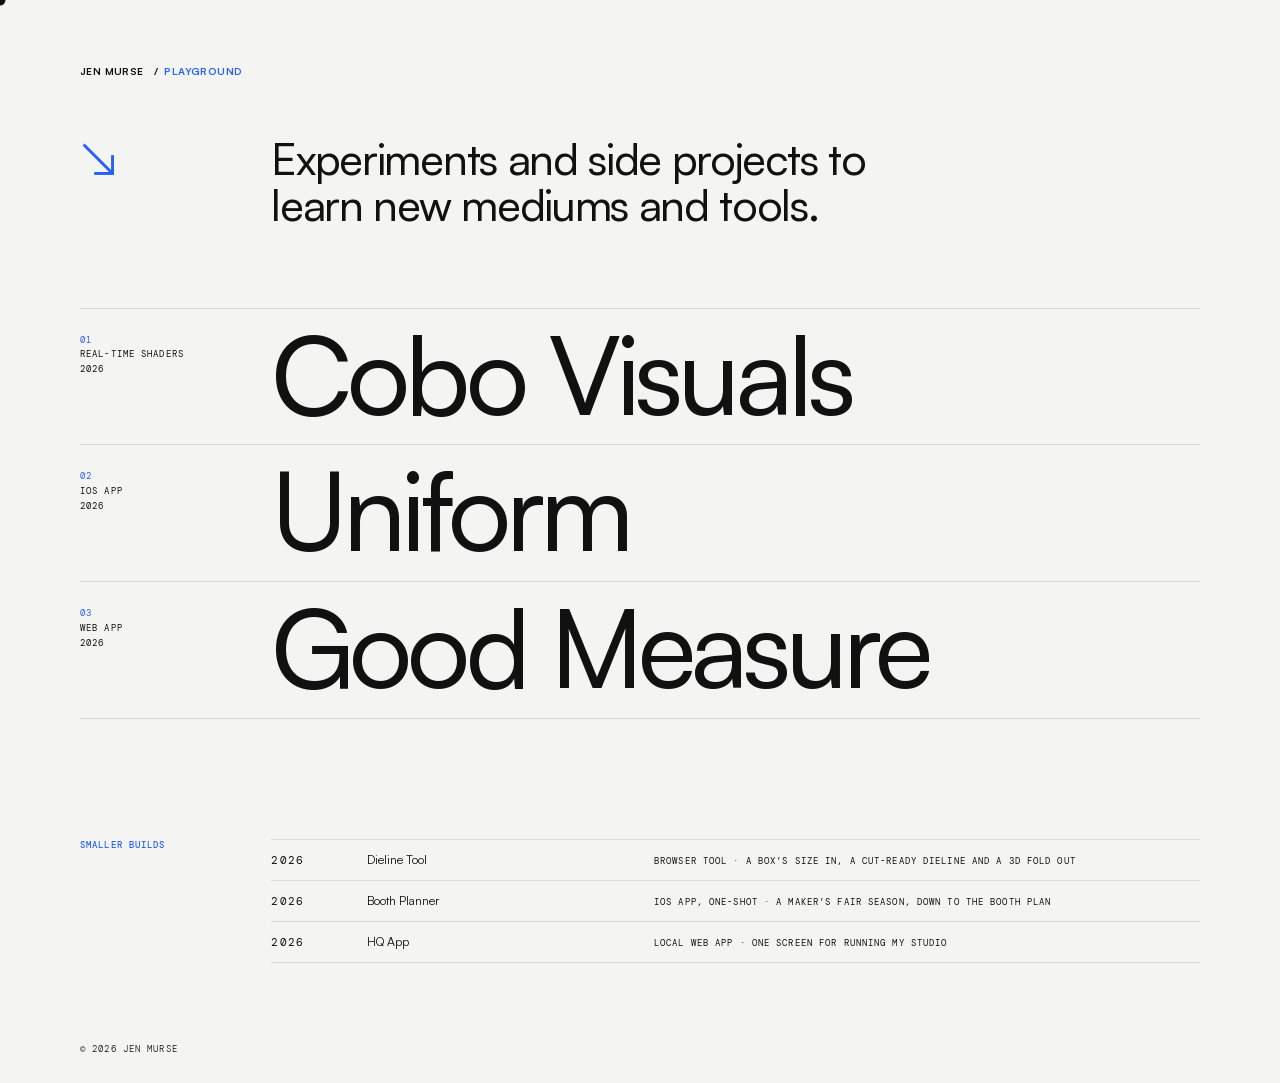
==== commit ef458fb1: "Playground index: a type-led list, the arrow and sentence header, smaller builds below Each project " ====
--- a/playground/index.html
+++ b/playground/index.html
@@ -17,22 +17,92 @@
   <link rel="stylesheet" href="/styles.css">
   <link rel="stylesheet" href="/playground.css">
   <style>
-    /* the projects take the title's nine columns, one per row: the thumbnail on the first five, its name and line on the last four */
-    .projects { grid-template-columns: var(--grid); gap: var(--space-56) var(--gutter); margin-top: 0; }
-    .projects > li { grid-column: 4 / -1; }
-    .projects a { display: grid; grid-template-columns: repeat(9, minmax(0, 1fr)); gap: var(--space-8) var(--gutter); }
-    .projects .frame { grid-column: 1 / 6; grid-row: 1 / span 2; }
-    .projects .caption, .projects .caption-line { grid-column: 6 / -1; }
-    .projects .caption { align-self: end; margin-top: 0; }
-    .projects .caption-line { align-self: start; max-width: 24ch; }
-    .projects a:hover .t, .projects a:hover .n { opacity: 0.6; }
-    @media (max-width: 1080px) {
-      .projects a { grid-template-columns: 1fr; gap: 0; }
-      .projects .frame, .projects .caption, .projects .caption-line { grid-column: 1 / -1; grid-row: auto; }
-      .projects .caption { margin-top: var(--space-12); }
-      .projects .caption-line { max-width: none; }
+    /* A type-led index. Every project is its name in big type, one row each; the smaller experiments follow in
+       smaller type. Point at a name and its live piece comes out and follows the cursor. No boxes on the page itself */
+    .top-nav { margin-bottom: 0; }
+    /* the header steps back: the crumb names the page, the sentence is the headline on the names' left edge, an arrow points into the list */
+    .play-top { display: grid; grid-template-columns: var(--grid); column-gap: var(--gutter); margin-top: var(--space-56); }
+    .play-title { position: absolute; width: 1px; height: 1px; overflow: hidden; clip: rect(0 0 0 0); white-space: nowrap; }   /* for screen readers; the crumb shows it */
+    .play-arrow, .play-intro { grid-row: 1; font-size: calc(clamp(1.9rem, 3.6vw, 3.4rem) * var(--h-scale)); font-weight: var(--h-weight); line-height: 1.05; letter-spacing: -0.03em; }
+    .play-arrow { grid-column: 1 / 3; color: var(--accent); }
+    .play-intro { grid-column: 3 / 11; max-width: 22ch; text-wrap: pretty; }
+
+    /* ── THE LIST ── */
+    .index { list-style: none; margin-top: var(--space-80); }
+    .index-label { margin: var(--space-80) 0 var(--space-12); }
+    .row a { display: grid; grid-template-columns: var(--grid); column-gap: var(--gutter); align-items: baseline; color: inherit;
+      border-top: 1px solid var(--border); padding: var(--space-12) 0 var(--space-20); transition: opacity .3s; }
+    .row:last-child a { border-bottom: 1px solid var(--border); }
+    .row .side { grid-column: 1 / 3; grid-row: 1; display: flex; flex-direction: column; gap: 0; align-self: start; padding-top: var(--space-12); }
+    .row h2 { grid-column: 3 / -1; grid-row: 1; font-size: calc(clamp(3.2rem, 9vw, 8.5rem) * var(--h-scale)); font-weight: var(--h-weight); line-height: 0.95; letter-spacing: -0.045em;
+      transition: transform .5s cubic-bezier(.2,0,0,1); }
+    .row .n { font-family: var(--font-mono); font-size: var(--fs-label); letter-spacing: var(--mono-tracking); color: var(--accent); line-height: 1.6; }   /* the same line as the labels under it, so the three sit evenly */
+    .row .kind { font-family: var(--font-mono); font-size: var(--fs-label); letter-spacing: var(--mono-tracking); text-transform: uppercase; color: var(--sub); line-height: 1.6; }
+    .row.small h2 { font-size: calc(clamp(1.8rem, 4.2vw, 3.8rem) * var(--h-scale)); }
+    /* pointing at one name quiets the rest and nudges it along */
+    .index:hover .row a { opacity: 0.22; }
+    .index:hover .row a:hover, .index .row a:focus-visible { opacity: 1; }
+    .row a:hover h2, .row a:focus-visible h2 { transform: translateX(var(--space-28)); }
+    .row a:focus-visible { outline: none; }
+    .row a:focus-visible h2 { text-decoration: underline; text-decoration-thickness: 2px; text-underline-offset: 0.12em; }
+
+    /* the piece that follows the cursor: one stage, its content swapped per row */
+    .peek { position: fixed; left: 0; top: 0; z-index: 30; pointer-events: none; opacity: 0; transform: translate(-50%, -50%) scale(0.85) rotate(var(--r, -4deg)); transition: opacity .25s, transform .4s cubic-bezier(.2,0,0,1); }
+    .peek.on { opacity: 1; transform: translate(-50%, -50%) scale(1) rotate(var(--r, -4deg)); }
+    .peek > * { display: none; }
+    .peek > .on { display: block; }
+    /* each piece is a small version of what its page opens on */
+    .pk-cobo { width: min(30vw, 440px); background: #0b0b0c; padding: 6px; box-shadow: 0 24px 50px rgba(0,0,0,0.3); position: relative; }
+    .pk-cobo canvas { width: 100%; aspect-ratio: 16 / 9; display: block; }
+    .pk-tag { position: absolute; left: 14px; bottom: 12px; font-family: var(--font-mono); font-size: var(--fs-label); letter-spacing: var(--mono-tracking); text-transform: uppercase; color: #b9a4ff; }
+    .pk-un { position: relative; width: min(24vw, 340px); aspect-ratio: 1 / 0.9; }
+    .pk-un img { position: absolute; transform: translate(-50%, -50%) rotate(var(--t)); filter: drop-shadow(0 10px 14px rgba(0,0,0,0.14)); opacity: 0; }
+    .pk-un.on img { animation: drop .5s cubic-bezier(.2,0,0,1) forwards; }
+    .pk-un.on img:nth-child(2) { animation-delay: .08s; } .pk-un.on img:nth-child(3) { animation-delay: .16s; } .pk-un.on img:nth-child(4) { animation-delay: .24s; } .pk-un.on img:nth-child(5) { animation-delay: .32s; }
+    @keyframes drop { from { opacity: 0; transform: translate(-50%, -110%) rotate(calc(var(--t) * -1)); } to { opacity: 1; transform: translate(-50%, -50%) rotate(var(--t)); } }
+    .pk-gm { width: min(24vw, 330px); background: #fff; padding: 18px 20px; box-shadow: 0 24px 50px rgba(0,0,0,0.16); color: #0A0A0A; }
+    .g-k { font-family: var(--font-mono); font-size: var(--fs-label); letter-spacing: var(--mono-tracking); text-transform: uppercase; color: #2F8B33; }
+    .g-t { font-size: calc(var(--fs-list) * 1.2); margin: 2px 0 10px; transition: color .3s; }
+    .g-t.ok { color: #2F8B33; }
+    .g-row { display: grid; grid-template-columns: auto 1fr auto; gap: 8px; align-items: baseline; padding: 6px 0; border-top: 1px solid #E6E6E3; }
+    .g-row b { font-size: 1.9rem; font-weight: var(--h-weight); letter-spacing: -0.03em; font-variant-numeric: tabular-nums; }
+    .g-row span { font-size: var(--fs-label); color: #6E6E6E; }
+    .st { font-style: normal; font-family: var(--font-mono); font-size: 0.55rem; letter-spacing: var(--mono-tracking); text-transform: uppercase; padding: 2px 7px; border-radius: 99px; transition: background .3s, color .3s; }
+    .st.short { color: #C97A1A; background: #F8E5C8; } .st.ok { color: #2F8B33; background: #D8E8D5; }
+    .row a:hover::before, .row a:focus-visible::before { width: 100%; }
+    /* also tried: a plain list, the year, the name, what it is */
+    .also { display: grid; grid-template-columns: var(--grid); column-gap: var(--gutter); margin-top: var(--space-120); }
+    .also > h2 { grid-column: 1 / 3; }
+    .log { grid-column: 3 / -1; list-style: none; }   /* starts where the big names do */
+    .log li { display: grid; grid-template-columns: repeat(10, minmax(0, 1fr)); column-gap: var(--gutter); padding: var(--space-12) 0; border-top: 1px solid var(--border); align-items: baseline; }
+    .log li:last-child { border-bottom: 1px solid var(--border); }
+    .log .when { grid-column: 1 / 2; font-family: var(--font-mono); font-size: var(--fs-mono); letter-spacing: var(--mono-tracking); }
+    .log .nm { grid-column: 2 / 5; font-size: var(--fs-list); }
+    .log .what { grid-column: 5 / -1; font-family: var(--font-mono); font-size: var(--fs-label); letter-spacing: var(--mono-tracking); text-transform: uppercase; color: var(--sub); }
+
+
+    .row .inline { display: none; }
+    .row .inline video, .row .inline img { width: 100%; display: block; }
+    @media (hover: none), (max-width: 680px) {
+      .inline-piece.pk-un { width: 100%; } .inline-piece.pk-gm { width: 100%; box-shadow: none; } .inline-piece.pk-cobo { box-shadow: none; }
+      .also { grid-template-columns: 1fr; row-gap: var(--space-20); } .also > h2, .log { grid-column: 1 / -1; }
+      .also { margin-top: var(--space-80); }
+      .log li { grid-template-columns: 1fr auto; row-gap: 4px; } .log .nm { grid-column: 1; grid-row: 1; } .log .when { grid-column: 2; grid-row: 1; color: var(--sub); }
+      .log .nm { font-size: var(--fs-secondary); }
+      .log .what { grid-column: 1 / -1; font-family: inherit; font-size: var(--fs-list); letter-spacing: 0; text-transform: none; line-height: 1.45; }
+      .peek { display: none; }
+      .play-top { grid-template-columns: 1fr; }
+      .play-arrow, .play-intro { grid-column: 1 / -1; grid-row: auto; } .play-intro { margin-top: var(--space-8); max-width: none; }
+      .row a { grid-template-columns: 1fr auto; row-gap: var(--space-8); }
+      .row .side { grid-column: 1 / -1; flex-direction: row; gap: var(--space-12); padding: 0; } .row .side .n { margin-right: auto; }
+      .row h2 { grid-column: 1 / -1; grid-row: 2; }
+      .row h2 { position: relative; z-index: 1; }
+      .row .inline { display: block; grid-column: 1 / -1; width: 100%; margin-top: var(--space-20); }
+      .row[data-peek="un"] .inline { width: 88%; justify-self: center; }
+            .inline-piece.pk-cobo { display: block; width: 100%; }
+      .index:hover .row a { opacity: 1; }
     }
-    @media (max-width: 680px) { .projects { grid-template-columns: 1fr; gap: var(--space-40) 0; } .projects > li { grid-column: 1 / -1; } }
+
   </style>
 </head>
 <body>
@@ -41,48 +111,42 @@
 
   <div class="page">
 
-    <header class="hero-grid">
+    <header class="hero-grid top-nav">
       <div class="hero-left">
         <a href="/" class="wordmark" aria-label="Jen Murse — home">Jen Murse</a>
         <span class="crumb" aria-current="page">Playground</span>
       </div>
-      <div class="hero-right">
-        <div class="hero-title">
-          <h1 class="hero-primary">Playground</h1>
-          <p class="hero-secondary">Experiments and side projects to learn new mediums and tools</p>
-        </div>
-      </div>
     </header>
 
-    <ol class="media-grid projects" aria-label="Projects">
-      <li class="project">
-        <a href="/playground/good-measure/">
-          <div class="frame">
-            <video src="/playground/good-measure/tile.mp4" poster="/playground/good-measure/tile.jpg" muted loop playsinline preload="none" aria-hidden="true"></video>
-          </div>
-          <div class="caption"><span class="n">01</span><span class="t">Good Measure</span></div>
-          <p class="caption-line">A nutrition tracker and meal planner for people who cook</p>
-        </a>
-      </li>
-      <li class="project">
-        <a href="/playground/uniform/">
-          <div class="frame">
-            <img src="/playground/uniform/tile.jpg" alt="" loading="lazy">
-          </div>
-          <div class="caption"><span class="n">02</span><span class="t">Uniform</span></div>
-          <p class="caption-line">A closet app for wearing what you own and buying what you'll wear</p>
-        </a>
-      </li>
-      <li class="project">
-        <a href="/playground/cobo-visuals/">
-          <div class="frame">
-            <video src="/playground/cobo-visuals/12.mp4" poster="/playground/cobo-visuals/12.jpg" muted loop playsinline preload="none" aria-hidden="true"></video>
-          </div>
-          <div class="caption"><span class="n">03</span><span class="t">Cobo Visuals</span></div>
-          <p class="caption-line">Two hours of generative visuals for James Cobo's DJ set</p>
-        </a>
-      </li>
+    <section class="play-top" aria-labelledby="play-title">
+      <h1 class="play-title" id="play-title">Playground</h1>
+      <div class="play-arrow" aria-hidden="true">↘</div>
+      <p class="play-intro">Experiments and side projects to learn new mediums and tools.</p>
+    </section>
+
+    <ol class="index" aria-label="Projects">
+      <li class="row" data-peek="cobo"><a href="/playground/cobo-visuals/">
+        <div class="side"><span class="n">01</span><span class="kind">Real-time shaders</span><span class="kind">2026</span></div><h2>Cobo Visuals</h2>
+        <div class="inline" aria-hidden="true"></div>
+      </a></li>
+      <li class="row" data-peek="un"><a href="/playground/uniform/">
+        <div class="side"><span class="n">02</span><span class="kind">iOS app</span><span class="kind">2026</span></div><h2>Uniform</h2>
+        <div class="inline" aria-hidden="true"><img src="/playground/uniform/tile.jpg" alt=""></div>
+      </a></li>
+      <li class="row" data-peek="gm"><a href="/playground/good-measure/">
+        <div class="side"><span class="n">03</span><span class="kind">Web app</span><span class="kind">2026</span></div><h2>Good Measure</h2>
+        <div class="inline" aria-hidden="true"><video src="/playground/good-measure/tile.mp4" poster="/playground/good-measure/tile.jpg" muted loop playsinline preload="none"></video></div>
+      </a></li>
     </ol>
+
+    <section class="also" aria-labelledby="h-also">
+      <h2 class="list-label" id="h-also">Smaller builds</h2>
+      <ol class="log">
+        <li><span class="when">2026</span><span class="nm">Dieline Tool</span><span class="what">Browser tool · a box’s size in, a cut-ready dieline and a 3D fold out</span></li>
+        <li><span class="when">2026</span><span class="nm">Booth Planner</span><span class="what">iOS app, one-shot · a maker’s fair season, down to the booth plan</span></li>
+        <li><span class="when">2026</span><span class="nm">HQ App</span><span class="what">Local web app · one screen for running my studio</span></li>
+      </ol>
+    </section>
 
     <footer>
       <span>© 2026 Jen Murse</span>
@@ -90,17 +154,125 @@
 
   </div>
 
+  <div class="peek" aria-hidden="true">
+    <div class="pk-cobo" data-k="cobo"><canvas id="pk-cv" width="640" height="360"></canvas><span class="pk-tag" aria-hidden="true">Disco · live</span></div>
+    <div class="pk-un" data-k="un">
+      <img src="/playground/uniform/closet/tops__249a164a596ae007449d9750dd787c61.png" alt="" style="left:30%; top:20%; width:30%; --t:-8deg">
+      <img src="/playground/uniform/closet/bottoms__b8ecf1047ea87c49825beb8abcc9b512.png" alt="" style="left:70%; top:42%; width:24%; --t:6deg">
+      <img src="/playground/uniform/closet/shoes__f3145f012e57be31123b1b321132e3dd.png" alt="" style="left:26%; top:78%; width:26%; --t:-16deg">
+      <img src="/playground/uniform/closet/tops__ccb91492541a70d8291c6ce2595c469e.png" alt="" style="left:58%; top:84%; width:26%; --t:10deg">
+      <img src="/playground/uniform/closet/bottoms__5a1ac27f2dc56a70efdf9a3cf5260c10.png" alt="" style="left:46%; top:50%; width:22%; --t:-3deg">
+    </div>
+    <div class="pk-gm" data-k="gm">
+      <p class="g-k">Planner · Tuesday</p>
+      <p class="g-t">Short on everything</p>
+      <div class="g-row"><b data-a="1490" data-b="1750" data-k="kcal">1,490</b><span>kcal</span><em class="st short">Short 210</em></div>
+      <div class="g-row"><b data-a="58" data-b="89" data-k="p">58</b><span>g protein</span><em class="st short">Short 32 g</em></div>
+      <div class="g-row"><b data-a="21.5" data-b="30" data-k="f">21.5</b><span>g fiber</span><em class="st short">Short 8.5 g</em></div>
+    </div>
+  </div>
+
   <script src="/main.js"></script>
   <script>
-    // a project's preview plays by itself while it is on screen (never with reduced motion: then it rests on its poster)
-    const still = window.matchMedia('(prefers-reduced-motion: reduce)').matches;
-    const previews = document.querySelectorAll('.projects video');
-    if (!still) {
-      const io = new IntersectionObserver(es => es.forEach(e => {
-        e.isIntersecting ? e.target.play().catch(() => {}) : e.target.pause();
-      }), { threshold: 0.3 });
-      previews.forEach(v => io.observe(v));
-    }
+    // Point at a name and its piece comes out and trails the cursor, easing behind it and leaning with the motion.
+    // Focus a name from the keyboard and the piece sits beside it. On touch screens each row shows its piece inline instead
+    (() => {
+      const peek = document.querySelector('.peek'), still = matchMedia('(prefers-reduced-motion: reduce)').matches;
+      const kids = [...peek.children];
+      let x = innerWidth / 2, y = innerHeight / 2, tx = x, ty = y, live = false;
+      const show = k => {
+        kids.forEach(el => { const on = el.dataset.k === k; el.classList.toggle('on', on); const v = el.querySelector('video'); if (v) on ? v.play().catch(() => {}) : v.pause(); });
+        peek.classList.add('on');
+        document.dispatchEvent(new CustomEvent('peek', { detail: k }));
+      };
+      const hide = () => { document.dispatchEvent(new CustomEvent('peek', { detail: null })); peek.classList.remove('on'); kids.forEach(el => { const v = el.querySelector('video'); if (v) v.pause(); }); };
+      const loop = () => {
+        x += (tx - x) * (still ? 1 : 0.14); y += (ty - y) * (still ? 1 : 0.14);
+        const lean = Math.max(-10, Math.min(10, (tx - x) * 0.08));
+        peek.style.left = x + 'px'; peek.style.top = y + 'px'; peek.style.setProperty('--r', (-3 + lean) + 'deg');
+        if (live) requestAnimationFrame(loop);
+      };
+      document.querySelectorAll('.row').forEach(row => {
+        const a = row.querySelector('a');
+        a.addEventListener('mouseenter', e => { tx = e.clientX + 160; ty = e.clientY; if (!live) { x = tx; y = ty; live = true; requestAnimationFrame(loop); } show(row.dataset.peek); document.getElementById('cursor').className = 'on-link'; });
+        a.addEventListener('mousemove', e => { tx = e.clientX + 160; ty = e.clientY; });
+        a.addEventListener('mouseleave', () => { live = false; hide(); document.getElementById('cursor').className = ''; });
+        a.addEventListener('focus', () => { const r = a.getBoundingClientRect(); x = tx = r.right - 260; y = ty = r.top + r.height / 2; peek.style.left = x + 'px'; peek.style.top = y + 'px'; show(row.dataset.peek); });
+        a.addEventListener('blur', hide);
+        a.addEventListener('click', e => { if (a.getAttribute('href') === '#') e.preventDefault(); });
+      });
+      // on touch, inline clips play while they are on screen
+      if (matchMedia('(hover: none), (max-width: 680px)').matches) {
+        const io = new IntersectionObserver(es => es.forEach(en => { const v = en.target; if (en.isIntersecting) v.play().catch(() => {}); else v.pause(); }), { threshold: 0.4 });
+        document.querySelectorAll('.inline video').forEach(v => { v.preload = 'metadata'; io.observe(v); });
+      }
+    })();
+  </script>
+  <script src="/playground/cobo-visuals/set.js"></script>
+  <script>
+    // Cobo's piece: the five parts of the set, drawn live, one after another while it is out
+    (() => {
+      const SH = window.COBO_SET, cv = document.getElementById('pk-cv'), gl = cv && cv.getContext('webgl'), tag = document.querySelector('.pk-tag');
+      if (!SH || !gl) return;
+      const NAMES = ['Space', 'Organic', 'Rave', 'Salsa', 'Disco'], HOLD = 3.5;
+      const vs = 'attribute vec2 a;varying vec2 isf_FragNormCoord;void main(){isf_FragNormCoord=a*0.5+0.5;gl_Position=vec4(a,0,1);}';
+      const sh = (t, src) => { const o = gl.createShader(t); gl.shaderSource(o, src); gl.compileShader(o); return o; };
+      const vso = sh(gl.VERTEX_SHADER, vs);
+      const P = SH.map(S => { const pr = gl.createProgram(); gl.attachShader(pr, vso); gl.attachShader(pr, sh(gl.FRAGMENT_SHADER, 'precision highp float;varying vec2 isf_FragNormCoord;uniform float TIME;uniform vec2 RENDERSIZE;' + S.decl + S.body));
+        gl.bindAttribLocation(pr, 0, 'a'); gl.linkProgram(pr); return gl.getProgramParameter(pr, gl.LINK_STATUS) ? pr : null; });
+      gl.bindBuffer(gl.ARRAY_BUFFER, gl.createBuffer()); gl.bufferData(gl.ARRAY_BUFFER, new Float32Array([-1, -1, 1, -1, -1, 1, 1, 1]), gl.STATIC_DRAW);
+      gl.enableVertexAttribArray(0); gl.vertexAttribPointer(0, 2, gl.FLOAT, false, 0, 0);
+      let on = false, T = 1500 + Math.random() * 600, last = 0, held = 0, k = Math.floor(Math.random() * SH.length);
+      const next = () => { do { k = (k + 1) % SH.length; } while (!P[k]); held = 0; if (tag) tag.textContent = NAMES[k] + ' · live'; };
+      const draw = () => { const pr = P[k], S = SH[k]; gl.useProgram(pr); gl.viewport(0, 0, cv.width, cv.height);
+        const u = (n, v) => { const l = gl.getUniformLocation(pr, n); if (l) gl.uniform1f(l, v); };
+        u('TIME', T); gl.uniform2f(gl.getUniformLocation(pr, 'RENDERSIZE'), cv.width, cv.height);
+        Object.keys(S.def).forEach(n => u(n, n === 'timeScale' ? 1 : S.def[n])); gl.drawArrays(gl.TRIANGLE_STRIP, 0, 4); };
+      const still = matchMedia('(prefers-reduced-motion: reduce)').matches;
+      const tick = now => { if (!on || still) return; const dt = (now - last) / 1000; last = now; T += dt; held += dt; if (held > HOLD) next(); draw(); requestAnimationFrame(tick); };
+      next(); draw();
+      document.addEventListener('peek', e => { const was = on; on = e.detail === 'cobo'; if (on && !was) { next(); last = performance.now(); draw(); requestAnimationFrame(tick); } });
+    })();
+
+    // Good Measure's piece: the day arrives short, then fixes itself
+    (() => {
+      const card = document.querySelector('.pk-gm'); if (!card) return;
+      const t = card.querySelector('.g-t'), rows = [...card.querySelectorAll('.g-row')];
+      const fmt = (k, x) => k === 'kcal' ? Math.round(x).toLocaleString() : String(Math.round(x * 10) / 10);
+      let timer;
+      const reset = () => { clearTimeout(timer); t.textContent = 'Short on everything'; t.classList.remove('ok');
+        rows.forEach(r => { const b = r.querySelector('b'), st = r.querySelector('.st'); b.textContent = fmt(b.dataset.k, +b.dataset.a); st.className = 'st short'; st.textContent = st.dataset.short || (st.dataset.short = st.textContent); }); };
+      const fix = () => {
+        const t0 = performance.now();
+        const f = now => { const q = Math.min(1, (now - t0) / 700), e = 1 - Math.pow(1 - q, 3);
+          rows.forEach(r => { const b = r.querySelector('b'); b.textContent = fmt(b.dataset.k, +b.dataset.a + (+b.dataset.b - +b.dataset.a) * e); });
+          if (q < 1) requestAnimationFrame(f);
+          else { rows.forEach(r => { const st = r.querySelector('.st'); st.className = 'st ok'; st.textContent = 'On target'; }); t.textContent = 'On target, all three'; t.classList.add('ok'); } };
+        requestAnimationFrame(f);
+      };
+      document.addEventListener('peek', e => { reset(); if (e.detail === 'gm') timer = setTimeout(fix, 650); });
+    })();
+  </script>
+  <script>
+    // On a phone there is no pointing, so Uniform's and Good Measure's rows show their pieces inline: the closet drops in
+    // and the day fixes itself as each scrolls into view. Cobo's live piece moves into its row and plays while it is on screen
+    (() => {
+      if (!matchMedia('(hover: none), (max-width: 680px)').matches) return;
+      const cobo = document.querySelector('.peek .pk-cobo'), slot = document.querySelector('.row[data-peek="cobo"] .inline');
+      if (cobo && slot) { cobo.classList.add('inline-piece'); slot.append(cobo);
+        new IntersectionObserver(es => es.forEach(e => document.dispatchEvent(new CustomEvent('peek', { detail: e.isIntersecting ? 'cobo' : null }))), { threshold: 0.3 }).observe(cobo); }
+      [['un', '.pk-un'], ['gm', '.pk-gm']].forEach(([k, sel]) => {
+        const row = document.querySelector(`.row[data-peek="${k}"] .inline`), src = document.querySelector('.peek ' + sel);
+        if (!row || !src) return;
+        const c = src.cloneNode(true); c.classList.add('inline-piece'); row.replaceChildren(c);
+        new IntersectionObserver(es => es.forEach(e => {
+          if (!e.isIntersecting) return;
+          if (k === 'un') c.classList.add('on');
+          else { const t = c.querySelector('.g-t'), rows = [...c.querySelectorAll('.g-row')];
+            setTimeout(() => { rows.forEach(r => { const b = r.querySelector('b'); b.textContent = b.dataset.k === 'kcal' ? (+b.dataset.b).toLocaleString() : b.dataset.b; const st = r.querySelector('.st'); st.className = 'st ok'; st.textContent = 'On target'; }); t.textContent = 'On target, all three'; t.classList.add('ok'); }, 700); }
+        }), { threshold: 0.6 }).observe(c);
+      });
+    })();
   </script>
 </body>
 </html>
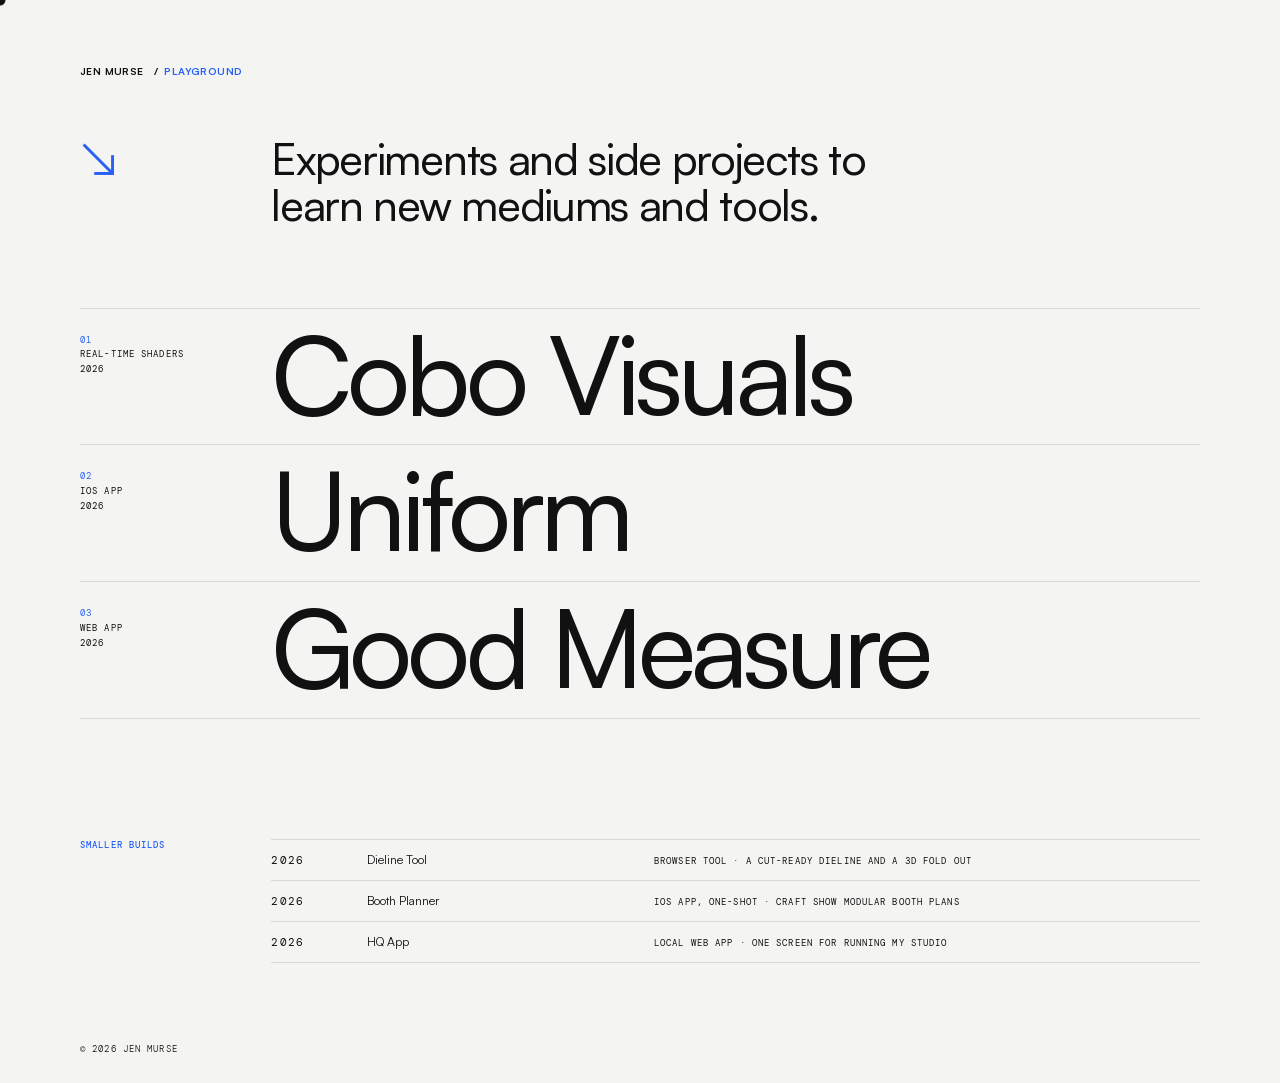
==== commit 00408ef7: "Page fades instead of glides; lighter pages so the fades stay smooth Pages fade out to the backgroun" ====
--- a/playground/index.html
+++ b/playground/index.html
@@ -131,19 +131,19 @@
       </a></li>
       <li class="row" data-peek="un"><a href="/playground/uniform/">
         <div class="side"><span class="n">02</span><span class="kind">iOS app</span><span class="kind">2026</span></div><h2>Uniform</h2>
-        <div class="inline" aria-hidden="true"><img src="/playground/uniform/tile.jpg" alt=""></div>
+        <div class="inline" aria-hidden="true"></div>
       </a></li>
       <li class="row" data-peek="gm"><a href="/playground/good-measure/">
         <div class="side"><span class="n">03</span><span class="kind">Web app</span><span class="kind">2026</span></div><h2>Good Measure</h2>
-        <div class="inline" aria-hidden="true"><video src="/playground/good-measure/tile.mp4" poster="/playground/good-measure/tile.jpg" muted loop playsinline preload="none"></video></div>
+        <div class="inline" aria-hidden="true"></div>
       </a></li>
     </ol>
 
     <section class="also" aria-labelledby="h-also">
       <h2 class="list-label" id="h-also">Smaller builds</h2>
       <ol class="log">
-        <li><span class="when">2026</span><span class="nm">Dieline Tool</span><span class="what">Browser tool · a box’s size in, a cut-ready dieline and a 3D fold out</span></li>
-        <li><span class="when">2026</span><span class="nm">Booth Planner</span><span class="what">iOS app, one-shot · a maker’s fair season, down to the booth plan</span></li>
+        <li><span class="when">2026</span><span class="nm">Dieline Tool</span><span class="what">Browser tool · a cut-ready dieline and a 3D fold out</span></li>
+        <li><span class="when">2026</span><span class="nm">Booth Planner</span><span class="what">iOS app, one-shot · craft show modular booth plans</span></li>
         <li><span class="when">2026</span><span class="nm">HQ App</span><span class="what">Local web app · one screen for running my studio</span></li>
       </ol>
     </section>
@@ -157,11 +157,11 @@
   <div class="peek" aria-hidden="true">
     <div class="pk-cobo" data-k="cobo"><canvas id="pk-cv" width="640" height="360"></canvas><span class="pk-tag" aria-hidden="true">Disco · live</span></div>
     <div class="pk-un" data-k="un">
-      <img src="/playground/uniform/closet/tops__249a164a596ae007449d9750dd787c61.png" alt="" style="left:30%; top:20%; width:30%; --t:-8deg">
-      <img src="/playground/uniform/closet/bottoms__b8ecf1047ea87c49825beb8abcc9b512.png" alt="" style="left:70%; top:42%; width:24%; --t:6deg">
-      <img src="/playground/uniform/closet/shoes__f3145f012e57be31123b1b321132e3dd.png" alt="" style="left:26%; top:78%; width:26%; --t:-16deg">
-      <img src="/playground/uniform/closet/tops__ccb91492541a70d8291c6ce2595c469e.png" alt="" style="left:58%; top:84%; width:26%; --t:10deg">
-      <img src="/playground/uniform/closet/bottoms__5a1ac27f2dc56a70efdf9a3cf5260c10.png" alt="" style="left:46%; top:50%; width:22%; --t:-3deg">
+      <img src="/playground/uniform/closet/tops__249a164a596ae007449d9750dd787c61.webp" alt="" style="left:30%; top:20%; width:30%; --t:-8deg">
+      <img src="/playground/uniform/closet/bottoms__b8ecf1047ea87c49825beb8abcc9b512.webp" alt="" style="left:70%; top:42%; width:24%; --t:6deg">
+      <img src="/playground/uniform/closet/shoes__f3145f012e57be31123b1b321132e3dd.webp" alt="" style="left:26%; top:78%; width:26%; --t:-16deg">
+      <img src="/playground/uniform/closet/tops__ccb91492541a70d8291c6ce2595c469e.webp" alt="" style="left:58%; top:84%; width:26%; --t:10deg">
+      <img src="/playground/uniform/closet/bottoms__5a1ac27f2dc56a70efdf9a3cf5260c10.webp" alt="" style="left:46%; top:50%; width:22%; --t:-3deg">
     </div>
     <div class="pk-gm" data-k="gm">
       <p class="g-k">Planner · Tuesday</p>
@@ -211,7 +211,7 @@
   <script src="/playground/cobo-visuals/set.js"></script>
   <script>
     // Cobo's piece: the five parts of the set, drawn live, one after another while it is out
-    (() => {
+    afterFade(() => {
       const SH = window.COBO_SET, cv = document.getElementById('pk-cv'), gl = cv && cv.getContext('webgl'), tag = document.querySelector('.pk-tag');
       if (!SH || !gl) return;
       const NAMES = ['Space', 'Organic', 'Rave', 'Salsa', 'Disco'], HOLD = 3.5;
@@ -251,12 +251,12 @@
         requestAnimationFrame(f);
       };
       document.addEventListener('peek', e => { reset(); if (e.detail === 'gm') timer = setTimeout(fix, 650); });
-    })();
+    });
   </script>
   <script>
     // On a phone there is no pointing, so Uniform's and Good Measure's rows show their pieces inline: the closet drops in
     // and the day fixes itself as each scrolls into view. Cobo's live piece moves into its row and plays while it is on screen
-    (() => {
+    afterFade(() => {
       if (!matchMedia('(hover: none), (max-width: 680px)').matches) return;
       const cobo = document.querySelector('.peek .pk-cobo'), slot = document.querySelector('.row[data-peek="cobo"] .inline');
       if (cobo && slot) { cobo.classList.add('inline-piece'); slot.append(cobo);
@@ -272,7 +272,7 @@
             setTimeout(() => { rows.forEach(r => { const b = r.querySelector('b'); b.textContent = b.dataset.k === 'kcal' ? (+b.dataset.b).toLocaleString() : b.dataset.b; const st = r.querySelector('.st'); st.className = 'st ok'; st.textContent = 'On target'; }); t.textContent = 'On target, all three'; t.classList.add('ok'); }, 700); }
         }), { threshold: 0.6 }).observe(c);
       });
-    })();
+    });
   </script>
 </body>
 </html>
--- a/styles.css
+++ b/styles.css
@@ -340,3 +340,14 @@
   .list-grid { margin-top: var(--space-40); }
   footer { margin-top: var(--space-40); }
 }
+
+/* ── PAGE TO PAGE ──
+   Moving between pages fades out to the background and the next page fades in, instead of cutting. Nothing moves. Browsers without it just load the page */
+@view-transition { navigation: auto; }
+::view-transition-old(root) { animation: vt-out .25s ease-in both; }
+::view-transition-new(root) { animation: vt-in .4s ease-out .25s both; }   /* in only once the old page is gone, so the fade reads even between pages that look alike */
+@keyframes vt-out { to { opacity: 0; } }
+@keyframes vt-in { from { opacity: 0; } }
+@media (prefers-reduced-motion: reduce) {
+  ::view-transition-old(root), ::view-transition-new(root) { animation: none !important; }
+}
